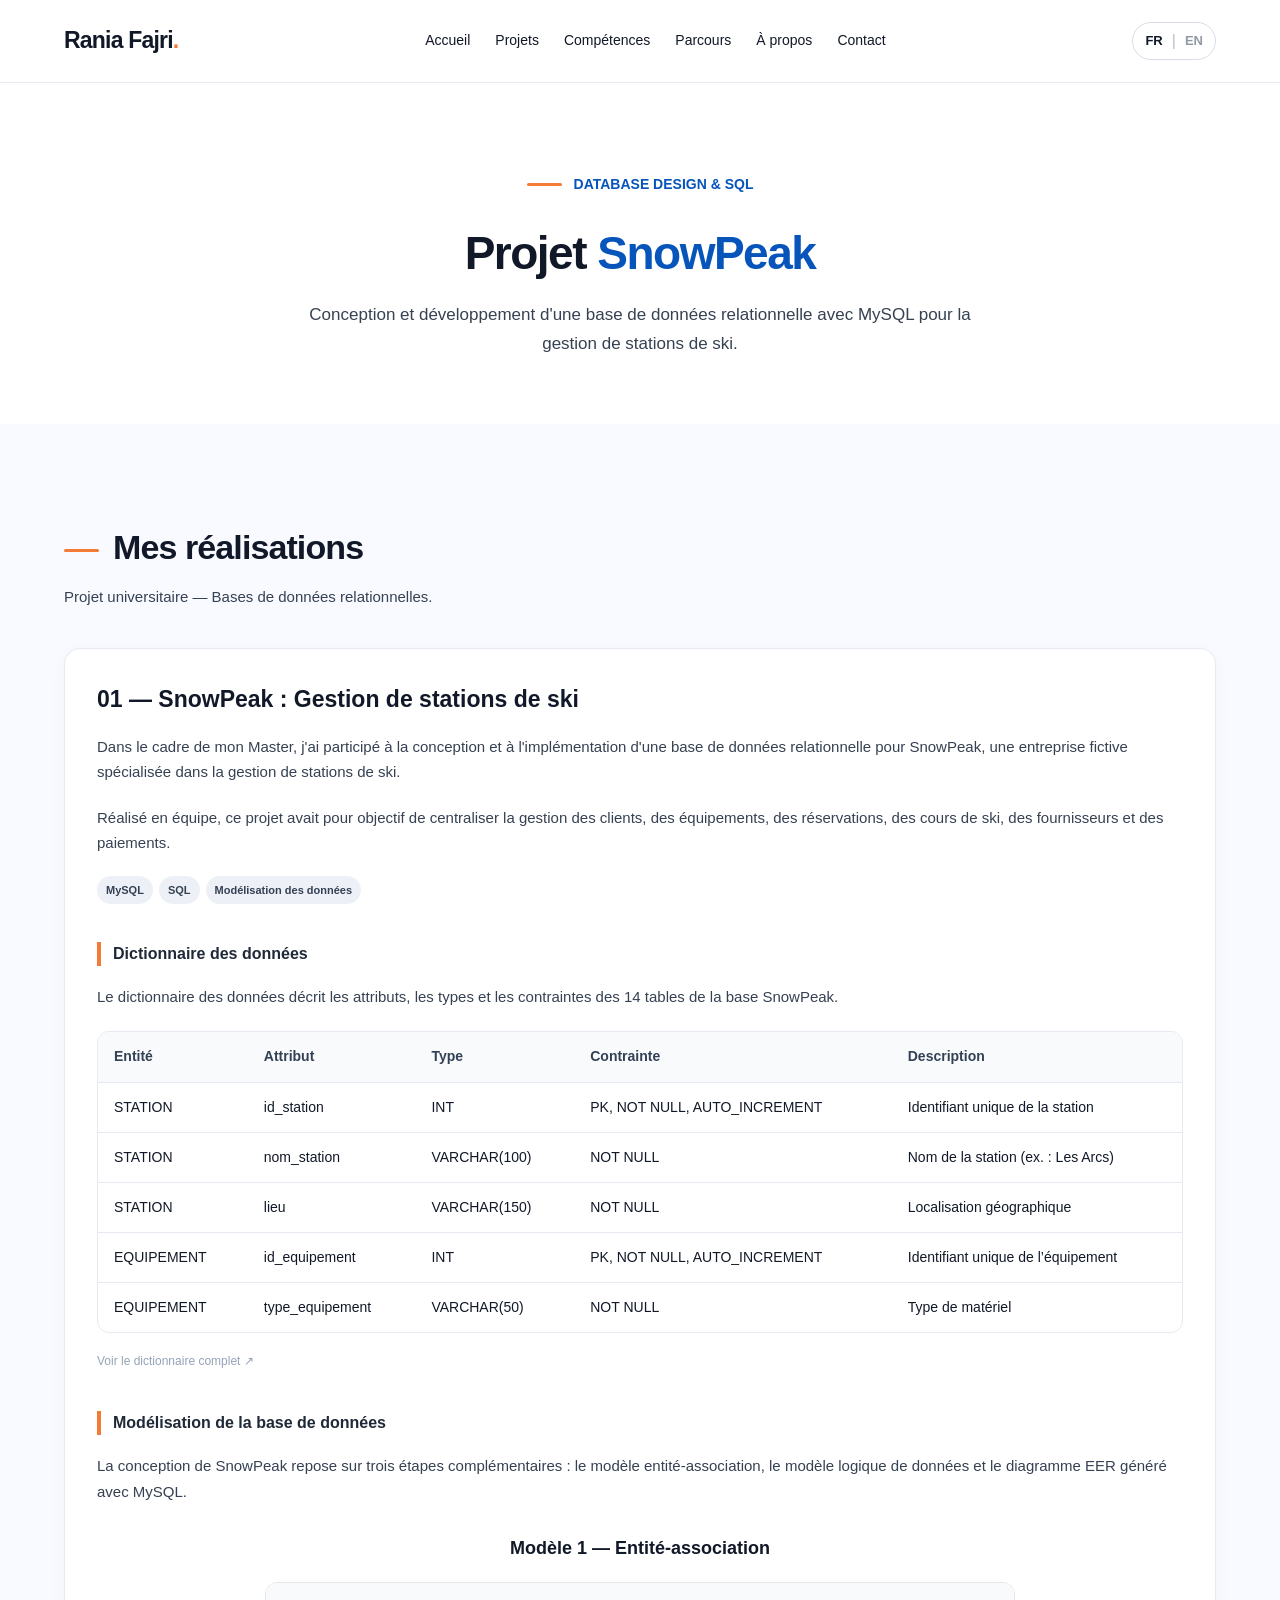
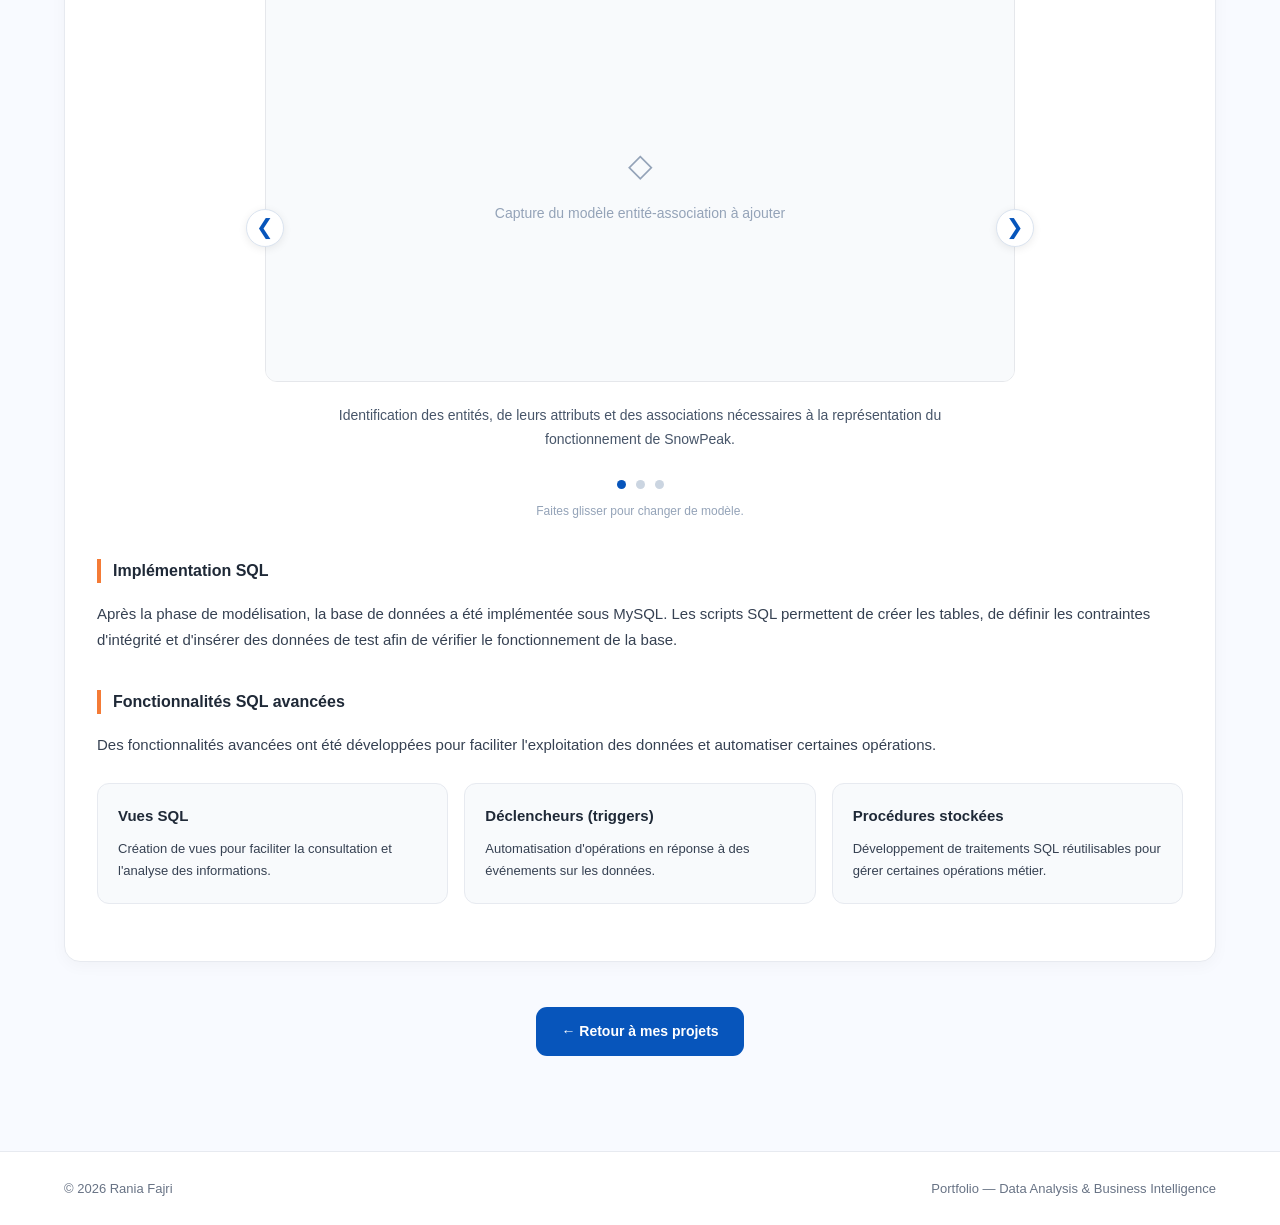
==== database/index.html @ e13fa5db "Update index.html" ====
<!DOCTYPE html>
<html lang="fr">

<head>
  <meta charset="UTF-8">
  <meta name="viewport" content="width=device-width, initial-scale=1.0">

  <title>Projet SnowPeak | Rania Fajri</title>

  <link rel="stylesheet" href="../style.css">
  <script src="../script.js" defer></script>

  <style>
    /* INTRODUCTION */

    .bi-intro {
      padding: 90px 0 65px;
      text-align: center;
    }

    .bi-intro h1 {
      font-size: clamp(32px, 4vw, 46px);
      letter-spacing: -1.5px;
      line-height: 1.2;
      margin-bottom: 20px;
    }

    .bi-intro h1 span {
      color: var(--blue, #0755bb);
    }

    .bi-intro p {
      max-width: 700px;
      margin: 0 auto;
      color: var(--text, #475569);
      font-size: 17px;
      line-height: 1.7;
    }

    /* ENCADRÉ PRINCIPAL */

    .bi-project {
      background: white;
      border: 1px solid var(--border, #e5e7eb);
      border-radius: 16px;
      padding: 32px;
      margin-bottom: 28px;
      box-shadow: 0 4px 16px rgba(17, 24, 39, 0.035);
    }

    .bi-project h3 {
      font-size: 23px;
      margin-bottom: 15px;
    }

    .bi-project p {
      color: var(--text, #475569);
      font-size: 15px;
      line-height: 1.7;
      margin-bottom: 20px;
    }

    /* SOUS-TITRES AVEC TRAIT ORANGE */

    .bi-subtitle {
      font-size: 16px;
      font-weight: 600;
      color: #1f2937;
      border-left: 4px solid #f47b36;
      padding-left: 12px;
      margin-top: 38px;
      margin-bottom: 18px;
      line-height: 1.5;
    }

    /* DICTIONNAIRE DES DONNÉES */

    .dictionary-preview {
      overflow-x: auto;
      border: 1px solid #e7eaf0;
      border-radius: 12px;
      margin: 22px 0 14px;
    }

    .dictionary-preview table {
      width: 100%;
      border-collapse: collapse;
      font-size: 14px;
      text-align: left;
    }

    .dictionary-preview th,
    .dictionary-preview td {
      padding: 13px 16px;
      border-bottom: 1px solid #e7eaf0;
    }

    .dictionary-preview th {
      background: #f8fafc;
      color: #334155;
    }

    .dictionary-preview tr:last-child td {
      border-bottom: none;
    }

    .dictionary-link {
      display: inline-block;
      color: #94a3b8;
      font-size: 12px;
      text-decoration: none;
      margin-top: 5px;
    }

    a.dictionary-link:hover {
      color: #0755bb;
      text-decoration: underline;
    }

    /* CARROUSEL DES MODÈLES */

    .schema-carousel {
      position: relative;
      width: 75%;
      max-width: 750px;
      margin: 30px auto;
      text-align: center;
      min-width: 0;
    }

    .schema-viewport {
      width: 100%;
      overflow: hidden;
      touch-action: pan-y;
      cursor: grab;
    }

    .schema-viewport:active {
      cursor: grabbing;
    }

    .schema-track {
      display: flex;
      width: 100%;
      transition: transform 0.4s ease;
    }

    .schema-slide {
      flex: 0 0 100%;
      width: 100%;
      min-width: 0;
      box-sizing: border-box;
    }

    .schema-slide h4 {
      font-size: 18px;
      margin: 0 0 18px;
    }

    .schema-image-area {
      width: 100%;
      height: 400px;
      display: flex;
      align-items: center;
      justify-content: center;
      overflow: hidden;
      background: #fff;
      border: 1px solid #e5e7eb;
      border-radius: 12px;
      box-sizing: border-box;
    }

    .schema-placeholder {
      display: flex;
      flex-direction: column;
      align-items: center;
      justify-content: center;
      gap: 10px;
      width: 100%;
      height: 100%;
      padding: 20px;
      background: #f8fafc;
      color: #94a3b8;
      font-size: 14px;
      text-align: center;
      box-sizing: border-box;
    }

    .schema-placeholder span {
      font-size: 32px;
    }

    .schema-description {
      max-width: 700px;
      margin: 22px auto 10px !important;
      text-align: center;
      font-size: 14px !important;
      line-height: 1.7;
      color: #475569 !important;
    }

    .schema-arrow {
      position: absolute;
      top: 50%;
      transform: translateY(-50%);
      z-index: 2;
      display: flex;
      align-items: center;
      justify-content: center;
      width: 38px;
      height: 38px;
      padding: 0;
      border: 1px solid #dbe4f0;
      border-radius: 50%;
      background: white;
      color: #0755bb;
      font-size: 21px;
      cursor: pointer;
      box-shadow: 0 2px 8px rgba(0, 0, 0, 0.08);
    }

    .schema-prev {
      left: -19px;
    }

    .schema-next {
      right: -19px;
    }

    .schema-arrow:hover {
      background: #0755bb;
      color: white;
    }

    .schema-dots {
      display: flex;
      justify-content: center;
      gap: 10px;
      margin-top: 18px;
    }

    .schema-dots button {
      width: 9px;
      height: 9px;
      padding: 0;
      border: none;
      border-radius: 50%;
      background: #cbd5e1;
      cursor: pointer;
    }

    .schema-dots button.active {
      background: #0755bb;
    }

    .schema-hint {
      margin-top: 12px;
      text-align: center;
      font-size: 12px !important;
      color: #94a3b8 !important;
    }

    /* FONCTIONNALITÉS SQL */

    .sql-features {
      display: grid;
      grid-template-columns: repeat(3, 1fr);
      gap: 16px;
      margin: 25px 0;
    }

    .sql-feature {
      background: #f8fafc;
      border: 1px solid #e7eaf0;
      border-radius: 12px;
      padding: 20px;
    }

    .sql-feature h5 {
      font-size: 15px;
      color: #1f2937;
      margin: 0 0 10px;
    }

    .sql-feature p {
      font-size: 13px;
      margin-bottom: 0;
    }

    .bi-bottom {
      text-align: center;
      margin-top: 45px;
    }

    @media (max-width: 600px) {
      .bi-intro {
        padding: 65px 0 45px;
      }

      .bi-project {
        padding: 20px;
      }

      .bi-project h3 {
        font-size: 20px;
      }

      .schema-carousel {
        width: 100%;
      }

      .schema-image-area {
        height: 300px;
      }

      .schema-prev {
        left: 4px;
      }

      .schema-next {
        right: 4px;
      }

      .sql-features {
        grid-template-columns: 1fr;
      }
    }

    /* DICTIONNAIRE : ouverture grand format et zoom */
    .dictionary-link {
      display: inline-block;
      border: 0;
      background: transparent;
      padding: 0;
      color: #94a3b8;
      font: inherit;
      font-size: 12px;
      cursor: pointer;
      margin-top: 5px;
      text-align: left;
    }
    .dictionary-link:hover { color: #0755bb; text-decoration: underline; }
    .dictionary-dialog {
      position: fixed;
      inset: 0;
      width: min(96vw, 1500px);
      height: min(94vh, 1000px);
      max-width: none;
      max-height: none;
      margin: auto;
      padding: 0;
      border: 1px solid #dbe4f0;
      border-radius: 16px;
      background: white;
      color: #1f2937;
      box-shadow: 0 20px 80px rgba(15,23,42,.25);
      overflow: hidden;
    }
    .dictionary-dialog::backdrop { background: rgba(15,23,42,.72); }
    .dictionary-dialog[open] { display: flex; flex-direction: column; }
    .dictionary-dialog-header {
      display: flex;
      justify-content: space-between;
      align-items: center;
      flex-wrap: wrap;
      gap: 12px;
      padding: 18px 24px;
      border-bottom: 1px solid #e7eaf0;
      background: #fff;
    }
    .dictionary-dialog-header h2 { font-size: 20px; margin: 0 0 5px; }
    .dictionary-dialog-header p { font-size: 12px; margin: 0; color: #64748b; }
    .dictionary-controls { display: flex; gap: 9px; align-items: center; }
    .dictionary-controls button {
      background: #f8fafc;
      border: 1px solid #dbe4f0;
      border-radius: 8px;
      min-width: 36px;
      height: 36px;
      cursor: pointer;
      color: #1f2937;
      font-size: 17px;
    }
    .dictionary-controls button:hover { background: #eaf2ff; }
    .dictionary-controls span { min-width: 48px; text-align: center; font-size: 12px; }
    .dictionary-controls .dictionary-close { margin-left: 6px; }
    .dictionary-scroll { overflow: auto; flex: 1; min-height: 0; }
    .dictionary-zoom-area { width: max-content; min-width: 100%; zoom: 1; }
    .dictionary-full-table {
      border-collapse: collapse;
      width: 100%;
      min-width: 1050px;
      font-size: 13px;
      line-height: 1.45;
    }
    .dictionary-full-table th,
    .dictionary-full-table td {
      padding: 11px 13px;
      border: 1px solid #dce5ef;
      text-align: left;
      vertical-align: top;
      overflow-wrap: anywhere;
    }
    .dictionary-full-table th {
      position: sticky;
      top: 0;
      z-index: 1;
      background: #dceaf7;
      color: #17375e;
      white-space: nowrap;
    }
    .dictionary-full-table td:first-child { font-weight: 700; color: #17375e; }
    .dictionary-full-table tbody tr:nth-child(even) { background: #f8fafc; }
    .dictionary-full-table td:nth-child(2) { font-family: ui-monospace, SFMono-Regular, Consolas, monospace; }
    @media (max-width: 600px) {
      .dictionary-dialog { width: 100vw; height: 100dvh; border-radius: 0; }
      .dictionary-dialog-header { padding: 12px; }
      .dictionary-dialog-header h2 { font-size: 16px; }
      .dictionary-full-table { min-width: 900px; }
    }
  </style>
</head>

<body>

  <!-- NAVIGATION -->

  <header class="header">
    <nav class="nav container">

      <a href="../#accueil" class="logo">
        Rania Fajri<span>.</span>
      </a>

      <div class="nav-links">
        <a href="../#accueil" data-i18n="navHome">Accueil</a>
        <a href="../#projets" data-i18n="navProjects">Projets</a>
        <a href="../#competences" data-i18n="navSkills">Compétences</a>
        <a href="../#parcours" data-i18n="navExperience">Parcours</a>
        <a href="../#apropos" data-i18n="navAbout">À propos</a>
        <a href="../#contact" data-i18n="navContact">Contact</a>
      </div>

      <div class="language-switch">
        <button type="button" id="lang-fr" class="active">FR</button>
        <span>|</span>
        <button type="button" id="lang-en">EN</button>
      </div>

    </nav>
  </header>


  <!-- INTRODUCTION -->

  <section class="bi-intro">
    <div class="container">

      <div class="hero-label">
        <span class="orange-line"></span>
        DATABASE DESIGN &amp; SQL
      </div>

      <h1 data-i18n="dbPageTitle">
        Projet <span>SnowPeak</span>
      </h1>

      <p data-i18n="dbPageIntro">
        Conception et développement d'une base de données
        relationnelle avec MySQL pour la gestion de stations de ski.
      </p>

    </div>
  </section>


  <!-- RÉALISATION -->

  <section class="section section-soft">
    <div class="container">

      <div class="section-heading">
        <h2 data-i18n="dbPageSection">Mes réalisations</h2>
        <p data-i18n="dbPageSectionIntro">
          Projet universitaire — Bases de données relationnelles.
        </p>
      </div>

      <article class="bi-project">

        <h3 data-i18n="dbProjectTitle">
          01 — SnowPeak : Gestion de stations de ski
        </h3>

        <p data-i18n="dbProjectIntro1">
          Dans le cadre de mon Master, j'ai participé à la
          conception et à l'implémentation d'une base de données
          relationnelle pour SnowPeak, une entreprise fictive
          spécialisée dans la gestion de stations de ski.
        </p>

        <p data-i18n="dbProjectIntro2">
          Réalisé en équipe, ce projet avait pour objectif de
          centraliser la gestion des clients, des équipements,
          des réservations, des cours de ski, des fournisseurs
          et des paiements.
        </p>

        <div class="tags">
          <span>MySQL</span>
          <span>SQL</span>
          <span>Modélisation des données</span>
        </div>


        <!-- 1. DICTIONNAIRE DES DONNÉES -->
        <h4 class="bi-subtitle" data-i18n="dbDictionaryTitle">Dictionnaire des données</h4>
        <p data-i18n="dbDictionaryIntro">
          Le dictionnaire des données décrit les attributs, les types et les contraintes
          des 14 tables de la base SnowPeak.
        </p>

        <div class="dictionary-preview">
          <table>
            <thead><tr><th>Entité</th><th>Attribut</th><th>Type</th><th>Contrainte</th><th>Description</th></tr></thead>
            <tbody>
              <tr><td>STATION</td><td>id_station</td><td>INT</td><td>PK, NOT NULL, AUTO_INCREMENT</td><td>Identifiant unique de la station</td></tr>
              <tr><td>STATION</td><td>nom_station</td><td>VARCHAR(100)</td><td>NOT NULL</td><td>Nom de la station (ex. : Les Arcs)</td></tr>
              <tr><td>STATION</td><td>lieu</td><td>VARCHAR(150)</td><td>NOT NULL</td><td>Localisation géographique</td></tr>
              <tr><td>EQUIPEMENT</td><td>id_equipement</td><td>INT</td><td>PK, NOT NULL, AUTO_INCREMENT</td><td>Identifiant unique de l’équipement</td></tr>
              <tr><td>EQUIPEMENT</td><td>type_equipement</td><td>VARCHAR(50)</td><td>NOT NULL</td><td>Type de matériel</td></tr>
            </tbody>
          </table>
        </div>
        <button type="button" class="dictionary-link" id="open-dictionary">
          Voir le dictionnaire complet ↗
        </button>

        <!-- Fenêtre grand format : dictionnaire intégral -->
        <dialog id="dictionary-dialog" class="dictionary-dialog" aria-labelledby="dictionary-title">
          <div class="dictionary-dialog-header">
            <div>
              <h2 id="dictionary-title">Dictionnaire des données — SnowPeak</h2>
              <p>14 tables · 77 attributs · Rapport SnowPeak, pages 2 à 6</p>
            </div>
            <div class="dictionary-controls">
              <button type="button" id="dictionary-minus" aria-label="Réduire le zoom">−</button>
              <span id="dictionary-zoom-label">100 %</span>
              <button type="button" id="dictionary-plus" aria-label="Augmenter le zoom">+</button>
              <button type="button" id="dictionary-close" class="dictionary-close" aria-label="Fermer le dictionnaire">✕</button>
            </div>
          </div>
          <div class="dictionary-scroll">
            <div class="dictionary-zoom-area" id="dictionary-zoom-area">
              <table class="dictionary-full-table">
                <thead><tr><th>Entité</th><th>Attribut</th><th>Type</th><th>Contrainte</th><th>Description</th></tr></thead>
                <tbody>
              <tr><td>STATION</td><td>id_station</td><td>INT</td><td>PK, NOT NULL, AUTO_INCREMENT</td><td>Identifiant unique de la station</td></tr>
              <tr><td></td><td>nom_station</td><td>VARCHAR(100)</td><td>NOT NULL</td><td>Nom de la station (ex. : Les Arcs)</td></tr>
              <tr><td></td><td>lieu</td><td>VARCHAR(150)</td><td>NOT NULL</td><td>Localisation géographique</td></tr>
              <tr><td>EQUIPEMENT</td><td>id_equipement</td><td>INT</td><td>PK, NOT NULL, AUTO_INCREMENT</td><td>Identifiant unique de l’équipement</td></tr>
              <tr><td></td><td>type_equipement</td><td>VARCHAR(50)</td><td>NOT NULL</td><td>Type de matériel</td></tr>
              <tr><td></td><td>taille</td><td>VARCHAR(20)</td><td>NOT NULL</td><td>Taille de l’équipement (ex. : 160 cm, Enfant, Unique)</td></tr>
              <tr><td></td><td>etat</td><td>ENUM(&#x27;Neuf&#x27;, &#x27;Bon état&#x27;, &#x27;Usagé&#x27;, &#x27;En réparation&#x27;)</td><td>NOT NULL, DEFAULT &#x27;Neuf&#x27;</td><td>État de l’équipement</td></tr>
              <tr><td></td><td>niveau_requis</td><td>ENUM(&#x27;Débutant&#x27;, &#x27;Intermédiaire&#x27;, &#x27;Expert&#x27;)</td><td>NOT NULL</td><td>Niveau requis</td></tr>
              <tr><td></td><td>disponibilite</td><td>BOOLEAN</td><td>NOT NULL</td><td>1 : disponible ; 0 : loué</td></tr>
              <tr><td></td><td>prix_jour_base</td><td>DECIMAL(10,2)</td><td>NOT NULL</td><td>Tarif journalier de base</td></tr>
              <tr><td></td><td>id_station</td><td>INT</td><td>FK, NOT NULL</td><td>Station où se trouve le stock</td></tr>
              <tr><td>CLIENT</td><td>id_client</td><td>INT</td><td>PK, NOT NULL, AUTO_INCREMENT</td><td>Identifiant unique du client</td></tr>
              <tr><td></td><td>nom_client</td><td>VARCHAR(32)</td><td>NOT NULL</td><td>Nom de famille du client</td></tr>
              <tr><td></td><td>prenom_client</td><td>VARCHAR(32)</td><td>NOT NULL</td><td>Prénom du client</td></tr>
              <tr><td></td><td>date_naissance_client</td><td>DATE</td><td>NOT NULL</td><td>Date de naissance du client (calcul du tarif selon l’âge)</td></tr>
              <tr><td></td><td>telephone_client</td><td>VARCHAR(20)</td><td>NOT NULL</td><td>Numéro de téléphone du client</td></tr>
              <tr><td></td><td>email_client</td><td>VARCHAR(50)</td><td>NOT NULL, UNIQUE</td><td>Adresse e-mail du client</td></tr>
              <tr><td>COURS</td><td>id_cours</td><td>INT</td><td>PK, NOT NULL, AUTO_INCREMENT</td><td>Identifiant unique du cours</td></tr>
              <tr><td></td><td>libelle</td><td>VARCHAR(150)</td><td>NOT NULL</td><td>Nom du cours (ex. : Initiation ski alpin)</td></tr>
              <tr><td></td><td>niveau_cours</td><td>ENUM(&#x27;Débutant&#x27;, &#x27;Intermédiaire&#x27;, &#x27;Expert&#x27;)</td><td>NOT NULL</td><td>Niveau du cours</td></tr>
              <tr><td></td><td>tarif_cours</td><td>DECIMAL(10,2)</td><td>NOT NULL, CHECK &gt; 0</td><td>Prix du cours en euros</td></tr>
              <tr><td></td><td>duree</td><td>INT</td><td>NOT NULL</td><td>Durée du cours en heures</td></tr>
              <tr><td></td><td>capacite_max</td><td>INT</td><td>NOT NULL</td><td>Nombre maximum de participants</td></tr>
              <tr><td></td><td>id_station</td><td>INT</td><td>FK, NOT NULL</td><td>Station qui propose le cours</td></tr>
              <tr><td></td><td>id_employe</td><td>INT</td><td>FK, NOT NULL</td><td>Employé qui encadre le cours</td></tr>
              <tr><td>EMPLOYE</td><td>id_employe</td><td>INT</td><td>PK, NOT NULL, AUTO_INCREMENT</td><td>Identifiant unique de l’employé</td></tr>
              <tr><td></td><td>nom_employe</td><td>VARCHAR(32)</td><td>NOT NULL</td><td>Nom de famille de l’employé</td></tr>
              <tr><td></td><td>prenom_employe</td><td>VARCHAR(32)</td><td>NOT NULL</td><td>Prénom de l’employé</td></tr>
              <tr><td></td><td>role_employe</td><td>ENUM(&#x27;Moniteur&#x27;, &#x27;Technicien&#x27;, &#x27;Administratif&#x27;)</td><td>NOT NULL</td><td>Rôle de l’employé</td></tr>
              <tr><td></td><td>email_employe</td><td>VARCHAR(50)</td><td>NOT NULL</td><td>Adresse e-mail de l’employé</td></tr>
              <tr><td></td><td>telephone_employe</td><td>VARCHAR(20)</td><td>NOT NULL</td><td>Numéro de téléphone de l’employé</td></tr>
              <tr><td></td><td>id_station</td><td>INT</td><td>FK, NOT NULL</td><td>Station où travaille l’employé</td></tr>
              <tr><td>HORAIRE</td><td>id_horaire</td><td>INT</td><td>PK, NOT NULL, AUTO_INCREMENT</td><td>Identifiant unique de l’horaire</td></tr>
              <tr><td></td><td>jour</td><td>ENUM(&#x27;Lundi&#x27;, &#x27;Mardi&#x27;, &#x27;Mercredi&#x27;, &#x27;Jeudi&#x27;, &#x27;Vendredi&#x27;, &#x27;Samedi&#x27;, &#x27;Dimanche&#x27;)</td><td>NOT NULL</td><td>Jour de travail de l’employé</td></tr>
              <tr><td></td><td>heure_debut</td><td>TIME</td><td>NOT NULL</td><td>Heure de début de travail</td></tr>
              <tr><td></td><td>heure_fin</td><td>TIME</td><td>NOT NULL</td><td>Heure de fin de travail</td></tr>
              <tr><td></td><td>id_employe</td><td>INT</td><td>FK, NOT NULL</td><td>Employé concerné par l’horaire de travail</td></tr>
              <tr><td>FOURNISSEUR</td><td>id_fournisseur</td><td>INT</td><td>PK, NOT NULL, AUTO_INCREMENT</td><td>Identifiant unique du fournisseur</td></tr>
              <tr><td></td><td>nom_fournisseur</td><td>VARCHAR(32)</td><td>NOT NULL</td><td>Nom du fournisseur</td></tr>
              <tr><td></td><td>type_service</td><td>ENUM(&#x27;Maintenance équipements&#x27;, &#x27;Assurance/Assistance&#x27;)</td><td>NOT NULL</td><td>Type de service proposé par le fournisseur</td></tr>
              <tr><td></td><td>email_fournisseur</td><td>VARCHAR(50)</td><td>NOT NULL</td><td>Adresse e-mail du fournisseur</td></tr>
              <tr><td></td><td>telephone_fournisseur</td><td>VARCHAR(20)</td><td>NOT NULL</td><td>Numéro de téléphone du fournisseur</td></tr>
              <tr><td>RESERVATION</td><td>id_reservation</td><td>INT</td><td>PK, NOT NULL, AUTO_INCREMENT</td><td>Identifiant unique de la réservation</td></tr>
              <tr><td></td><td>date_debut</td><td>DATE</td><td>NOT NULL</td><td>Date de début de la réservation</td></tr>
              <tr><td></td><td>date_fin</td><td>DATE</td><td>NOT NULL, CHECK &gt; date_debut</td><td>Date de fin de la réservation</td></tr>
              <tr><td></td><td>statut</td><td>ENUM(&#x27;En cours&#x27;, &#x27;Terminée&#x27;, &#x27;Annulée&#x27;)</td><td>NOT NULL, DEFAULT &#x27;En cours&#x27;</td><td>Statut de la réservation</td></tr>
              <tr><td></td><td>id_client</td><td>INT</td><td>FK, NOT NULL</td><td>Client ayant effectué la réservation</td></tr>
              <tr><td></td><td>id_station</td><td>INT</td><td>FK, NOT NULL</td><td>Station de la réservation</td></tr>
              <tr><td>FACTURE_CLIENT</td><td>id_facture_client</td><td>INT</td><td>PK, NOT NULL, AUTO_INCREMENT</td><td>Identifiant unique de la facture client</td></tr>
              <tr><td></td><td>montant_total</td><td>DECIMAL(10,2)</td><td>NOT NULL, CHECK &gt; 0</td><td>Montant total TTC en euros</td></tr>
              <tr><td></td><td>date_emission</td><td>DATETIME</td><td>NOT NULL</td><td>Date et heure d’émission de la facture</td></tr>
              <tr><td></td><td>statut</td><td>BOOLEAN</td><td>NOT NULL, DEFAULT 0</td><td>Statut de paiement (1 : payée ; 0 : non)</td></tr>
              <tr><td></td><td>mode_paiement</td><td>ENUM(&#x27;Carte bancaire&#x27;, &#x27;Espèces&#x27;, &#x27;Virement&#x27;, &#x27;Chèque&#x27;)</td><td>NOT NULL</td><td>Mode de paiement</td></tr>
              <tr><td></td><td>id_reservation</td><td>INT</td><td>FK</td><td>Réservation associée à la facture</td></tr>
              <tr><td>FACTURE_FOURNISSEUR</td><td>id_facture_fournisseur</td><td>INT</td><td>PK, NOT NULL, AUTO_INCREMENT</td><td>Identifiant unique de la facture fournisseur</td></tr>
              <tr><td></td><td>montant_total</td><td>DECIMAL(10,2)</td><td>NOT NULL, CHECK &gt; 0</td><td>Montant total TTC en euros</td></tr>
              <tr><td></td><td>date_emission</td><td>DATETIME</td><td>NOT NULL</td><td>Date et heure d’émission de la facture</td></tr>
              <tr><td></td><td>statut</td><td>BOOLEAN</td><td>NOT NULL, DEFAULT 0</td><td>Statut de paiement (1 : payée ; 0 : non)</td></tr>
              <tr><td></td><td>mode_paiement</td><td>ENUM(&#x27;Virement&#x27;, &#x27;Chèque&#x27;)</td><td>NOT NULL</td><td>Mode de paiement</td></tr>
              <tr><td></td><td>id_fournisseur</td><td>INT</td><td>FK</td><td>Fournisseur ayant émis la facture</td></tr>
              <tr><td></td><td>id_station</td><td>INT</td><td>FK</td><td>Station concernée par la facture</td></tr>
              <tr><td>SERVICE</td><td>id_service</td><td>INT</td><td>PK, NOT NULL, AUTO_INCREMENT</td><td>Identifiant unique du service</td></tr>
              <tr><td></td><td>type_service</td><td>ENUM(&#x27;Assurance Neige&#x27;, &#x27;Assistance Piste&#x27;)</td><td>NOT NULL</td><td>Type de service proposé par la station</td></tr>
              <tr><td></td><td>prix_service</td><td>DECIMAL(10,2)</td><td>NOT NULL, CHECK &gt; 0</td><td>Prix du service en euros</td></tr>
              <tr><td>SOUSCRIPTION_SERVICE</td><td>id_reservation</td><td>INT</td><td>FK, NOT NULL (PK composée)</td><td>Clé étrangère vers RESERVATION (PK composée)</td></tr>
              <tr><td></td><td>id_service</td><td>INT</td><td>FK, NOT NULL (PK composée)</td><td>Clé étrangère vers SERVICE (PK composée)</td></tr>
              <tr><td></td><td>date_souscription</td><td>DATE</td><td>NOT NULL</td><td>Date de souscription au service</td></tr>
              <tr><td></td><td>montant</td><td>DECIMAL(10,2)</td><td>NOT NULL</td><td>Montant total payé pour le service en euros</td></tr>
              <tr><td>INSCRIPTION_COURS</td><td>id_reservation</td><td>INT</td><td>FK, NOT NULL (PK composée)</td><td>Clé étrangère vers RESERVATION (PK composée)</td></tr>
              <tr><td></td><td>id_cours</td><td>INT</td><td>FK, NOT NULL (PK composée)</td><td>Clé étrangère vers COURS (PK composée)</td></tr>
              <tr><td></td><td>nb_participants</td><td>INT</td><td>NOT NULL, CHECK &gt; 0</td><td>Nombre de participants au cours</td></tr>
              <tr><td></td><td>statut_inscription</td><td>ENUM(&#x27;Confirmé&#x27;, &#x27;En attente&#x27;, &#x27;Annulé&#x27;)</td><td>NOT NULL</td><td>Statut de l’inscription</td></tr>
              <tr><td>LOCATION_EQUIPEMENT</td><td>id_reservation</td><td>INT</td><td>FK, NOT NULL (PK composée)</td><td>Clé étrangère vers RESERVATION (PK composée)</td></tr>
              <tr><td></td><td>id_equipement</td><td>INT</td><td>FK, NOT NULL (PK composée)</td><td>Clé étrangère vers EQUIPEMENT (PK composée)</td></tr>
              <tr><td></td><td>date_debut_location</td><td>DATE</td><td>NOT NULL</td><td>Date de début de la location</td></tr>
              <tr><td></td><td>date_fin_location</td><td>DATE</td><td>NOT NULL</td><td>Date de fin de la location</td></tr>
              <tr><td></td><td>prix_applique</td><td>DECIMAL(10,2)</td><td>NOT NULL</td><td>Prix facturé au moment de la location</td></tr>
                </tbody>
              </table>
            </div>
          </div>
        </dialog>

        <!-- 2. MODÉLISATION -->

        <h4 class="bi-subtitle" data-i18n="dbModelTitle">
          Modélisation de la base de données
        </h4>

        <p data-i18n="dbModelIntro">
          La conception de SnowPeak repose sur trois étapes
          complémentaires : le modèle entité-association,
          le modèle logique de données et le diagramme EER
          généré avec MySQL.
        </p>

        <div class="schema-carousel">

          <button
            class="schema-arrow schema-prev"
            type="button"
            aria-label="Modèle précédent">
            &#10094;
          </button>

          <div class="schema-viewport">
            <div class="schema-track">

              <!-- MODÈLE 1 : MEA -->

              <div class="schema-slide">

                <h4 data-i18n="dbModel1Title">
                  Modèle 1 — Entité-association
                </h4>

                <div class="schema-image-area">
                  <div class="schema-placeholder">
                    <span>◇</span>
                    Capture du modèle entité-association
                    à ajouter
                  </div>
                </div>

                <p class="schema-description"
                   data-i18n="dbModel1Description">
                  Identification des entités, de leurs attributs
                  et des associations nécessaires à la
                  représentation du fonctionnement de SnowPeak.
                </p>

              </div>


              <!-- MODÈLE 2 : MLD -->

              <div class="schema-slide">

                <h4 data-i18n="dbModel2Title">
                  Modèle 2 — Modèle logique de données
                </h4>

                <div class="schema-image-area">
                  <div class="schema-placeholder">
                    <span>▤</span>
                    Capture du modèle logique
                    à ajouter
                  </div>
                </div>

                <p class="schema-description"
                   data-i18n="dbModel2Description">
                  Transformation du modèle entité-association
                  en schéma relationnel, avec définition
                  des tables et des clés primaires
                  et étrangères.
                </p>

              </div>


              <!-- MODÈLE 3 : EER -->

              <div class="schema-slide">

                <h4 data-i18n="dbModel3Title">
                  Modèle 3 — Diagramme EER MySQL
                </h4>

                <div class="schema-image-area">
                  <div class="schema-placeholder">
                    <span>▦</span>
                    Capture du diagramme EER
                    à ajouter
                  </div>
                </div>

                <p class="schema-description"
                   data-i18n="dbModel3Description">
                  Visualisation de la structure relationnelle
                  implémentée dans MySQL et des liens
                  entre les différentes tables.
                </p>

              </div>

            </div>
          </div>

          <button
            class="schema-arrow schema-next"
            type="button"
            aria-label="Modèle suivant">
            &#10095;
          </button>

          <div class="schema-dots">
            <button class="active" type="button"
                    aria-label="Afficher le modèle 1"></button>
            <button type="button"
                    aria-label="Afficher le modèle 2"></button>
            <button type="button"
                    aria-label="Afficher le modèle 3"></button>
          </div>

          <p class="schema-hint" data-i18n="dbCarouselHint">
            Faites glisser pour changer de modèle.
          </p>

        </div>


        <!-- 3. IMPLÉMENTATION SQL -->

        <h4 class="bi-subtitle" data-i18n="dbSqlTitle">
          Implémentation SQL
        </h4>

        <p data-i18n="dbSqlIntro">
          Après la phase de modélisation, la base de données
          a été implémentée sous MySQL. Les scripts SQL
          permettent de créer les tables, de définir les
          contraintes d'intégrité et d'insérer des données
          de test afin de vérifier le fonctionnement
          de la base.
        </p>


        <!-- 4. FONCTIONNALITÉS AVANCÉES -->

        <h4 class="bi-subtitle" data-i18n="dbAdvancedTitle">
          Fonctionnalités SQL avancées
        </h4>

        <p data-i18n="dbAdvancedIntro">
          Des fonctionnalités avancées ont été développées
          pour faciliter l'exploitation des données
          et automatiser certaines opérations.
        </p>

        <div class="sql-features">

          <div class="sql-feature">
            <h5 data-i18n="dbViewsTitle">Vues SQL</h5>
            <p data-i18n="dbViewsText">
              Création de vues pour faciliter
              la consultation et l'analyse
              des informations.
            </p>
          </div>

          <div class="sql-feature">
            <h5 data-i18n="dbTriggersTitle">
              Déclencheurs (triggers)
            </h5>
            <p data-i18n="dbTriggersText">
              Automatisation d'opérations
              en réponse à des événements
              sur les données.
            </p>
          </div>

          <div class="sql-feature">
            <h5 data-i18n="dbProceduresTitle">
              Procédures stockées
            </h5>
            <p data-i18n="dbProceduresText">
              Développement de traitements
              SQL réutilisables pour gérer
              certaines opérations métier.
            </p>
          </div>

        </div>

      </article>


      <!-- RETOUR AUX PROJETS -->

      <div class="bi-bottom">
        <a href="../#projets"
           class="btn btn-primary"
           data-i18n="biBack">
          ← Retour à mes projets
        </a>
      </div>

    </div>
  </section>


  <!-- PIED DE PAGE -->

  <footer class="footer">
    <div class="container footer-content">

      <p>© 2026 Rania Fajri</p>

      <p data-i18n="footerText">
        Portfolio — Data Analysis &amp; Business Intelligence
      </p>

    </div>
  </footer>


  <!-- JAVASCRIPT DU CARROUSEL -->

  <script>
    const carousel = document.querySelector(".schema-carousel");

    if (carousel) {
      const viewport = carousel.querySelector(".schema-viewport");
      const track = carousel.querySelector(".schema-track");
      const slides = carousel.querySelectorAll(".schema-slide");
      const dots = carousel.querySelectorAll(".schema-dots button");

      let currentSlide = 0;
      let startX = 0;

      function showSlide(index) {
        currentSlide = (index + slides.length) % slides.length;

        track.style.transform =
          "translateX(-" + (currentSlide * 100) + "%)";

        dots.forEach((dot, i) => {
          dot.classList.toggle("active", i === currentSlide);
        });
      }

      carousel.querySelector(".schema-prev")
        .addEventListener("click", () => {
          showSlide(currentSlide - 1);
        });

      carousel.querySelector(".schema-next")
        .addEventListener("click", () => {
          showSlide(currentSlide + 1);
        });

      dots.forEach((dot, i) => {
        dot.addEventListener("click", () => {
          showSlide(i);
        });
      });

      viewport.addEventListener("pointerdown", (event) => {
        startX = event.clientX;
      });

      viewport.addEventListener("pointerup", (event) => {
        const distance = event.clientX - startX;

        if (Math.abs(distance) > 50) {
          showSlide(currentSlide + (distance < 0 ? 1 : -1));
        }
      });

      showSlide(0);
    }
  </script>


  <script>
    // Dictionnaire intégral : ouverture, fermeture et zoom.
    (() => {
      const dialog = document.getElementById('dictionary-dialog');
      const area = document.getElementById('dictionary-zoom-area');
      const label = document.getElementById('dictionary-zoom-label');
      let zoom = 100;
      const updateZoom = () => {
        area.style.zoom = String(zoom / 100);
        label.textContent = zoom + ' %';
      };
      document.getElementById('open-dictionary').addEventListener('click', () => dialog.showModal());
      document.getElementById('dictionary-close').addEventListener('click', () => dialog.close());
      document.getElementById('dictionary-plus').addEventListener('click', () => {
        zoom = Math.min(180, zoom + 20); updateZoom();
      });
      document.getElementById('dictionary-minus').addEventListener('click', () => {
        zoom = Math.max(60, zoom - 20); updateZoom();
      });
      dialog.addEventListener('click', event => {
        if (event.target === dialog) dialog.close();
      });
    })();
  </script>

</body>
</html>
---- style.css ----
/* ==============================
   RANIA FAJRI — PORTFOLIO
   ============================== */

:root {
  --blue: #0755bb;
  --orange: #f47b36;
  --black: #111827;
  --text: #364152;
  --white: #ffffff;
  --border: #e7eaf0;
  --soft: #f8faff;
}

* {
  margin: 0;
  padding: 0;
  box-sizing: border-box;
}

html {
  scroll-behavior: smooth;
  scroll-padding-top: 100px;
}

body {
  font-family: -apple-system, BlinkMacSystemFont,
    "Segoe UI", Arial, sans-serif;
  background: var(--white);
  color: var(--black);
  line-height: 1.65;
}

a {
  color: inherit;
  text-decoration: none;
}

button {
  font: inherit;
  cursor: pointer;
}

.container {
  width: min(1160px, 90%);
  margin: 0 auto;
}

/* NAVIGATION */

.header {
  position: sticky;
  top: 0;
  z-index: 100;
  background: rgba(255, 255, 255, 0.96);
  border-bottom: 1px solid var(--border);
  backdrop-filter: blur(12px);
}

.nav {
  min-height: 82px;
  display: flex;
  align-items: center;
  justify-content: space-between;
  gap: 24px;
}

.logo {
  font-size: 23px;
  font-weight: 750;
  letter-spacing: -0.8px;
  white-space: nowrap;
}

.logo span {
  color: var(--orange);
}

.nav-links {
  display: flex;
  align-items: center;
  gap: 25px;
}

.nav-links a {
  font-size: 14px;
  font-weight: 500;
  transition: color 0.2s ease;
}

.nav-links a:hover {
  color: var(--blue);
}

.language-switch {
  display: flex;
  align-items: center;
  gap: 9px;
  padding: 5px 12px;
  border: 1px solid #d7dce6;
  border-radius: 30px;
  white-space: nowrap;
}

.language-switch button {
  border: 0;
  background: transparent;
  color: #9299a6;
  font-size: 13px;
  font-weight: 600;
}

.language-switch button.active {
  color: var(--black);
}

.language-switch span {
  color: #b7bdc7;
}

/* ACCUEIL */

.hero {
  min-height: 490px;
  padding-top: 120px;
  padding-bottom: 110px;
  text-align: center;
  display: flex;
  flex-direction: column;
  align-items: center;
  justify-content: center;
}

.hero-label {
  display: flex;
  align-items: center;
  justify-content: center;
  gap: 12px;
  margin-bottom: 30px;
  color: var(--blue);
  font-size: 14px;
  font-weight: 650;
}

.orange-line {
  width: 35px;
  height: 3px;
  background: var(--orange);
  border-radius: 10px;
}

.hero h1 {
  font-size: clamp(32px, 4.2vw, 48px);
  font-weight: 750;
  line-height: 1.2;
  letter-spacing: -1.7px;
  margin-bottom: 24px;
}

.hero h1 span {
  color: var(--blue);
}

.hero-description {
  max-width: 730px;
  color: var(--text);
  font-size: 18px;
  line-height: 1.8;
}

.hero-buttons {
  display: flex;
  justify-content: center;
  gap: 18px;
  margin-top: 40px;
  flex-wrap: wrap;
}

/* BOUTONS */

.btn {
  display: inline-flex;
  justify-content: center;
  align-items: center;
  min-height: 49px;
  padding: 12px 25px;
  border-radius: 11px;
  font-size: 14px;
  font-weight: 600;
  transition:
    transform 0.2s ease,
    background 0.2s ease,
    box-shadow 0.2s ease;
}

.btn:hover {
  transform: translateY(-3px);
}

.btn-primary {
  background: var(--blue);
  color: white;
}

.btn-primary:hover {
  background: #06469b;
  box-shadow: 0 8px 20px rgba(7, 85, 187, 0.16);
}

.btn-outline {
  background: white;
  border: 1px solid #cdd6e4;
  color: var(--black);
}

.btn-outline:hover {
  border-color: var(--blue);
  color: var(--blue);
}

/* SECTIONS */

.section {
  padding-top: 95px;
  padding-bottom: 95px;
}

.section-soft {
  background: var(--soft);
}

.section-heading {
  margin-bottom: 38px;
}

.section-heading h2 {
  font-size: clamp(27px, 3vw, 34px);
  font-weight: 750;
  letter-spacing: -0.9px;
  margin-bottom: 10px;
}

.section-heading h2::before {
  content: "";
  display: inline-block;
  width: 35px;
  height: 3px;
  background: var(--orange);
  border-radius: 10px;
  margin-right: 14px;
  vertical-align: middle;
}

.section-heading p {
  color: var(--text);
  font-size: 15px;
}

/* PROJETS */

#projets {
  border-top: 1px solid var(--border);
}

.projects-grid {
  display: grid;
  grid-template-columns: repeat(4, minmax(0, 1fr));
  gap: 20px;
}

.project-card {
  overflow: hidden;
  border: 1px solid var(--border);
  border-radius: 15px;
  background: white;
  box-shadow: 0 4px 16px rgba(17, 24, 39, 0.035);
  transition:
    transform 0.25s ease,
    box-shadow 0.25s ease;
}

.project-card:hover {
  transform: translateY(-6px);
  box-shadow: 0 14px 30px rgba(17, 24, 39, 0.09);
}

.project-visual {
  height: 155px;
  padding: 17px;
  display: flex;
  justify-content: space-between;
  align-items: flex-start;
  color: white;
  font-size: 14px;
  font-weight: 600;
}

.visual-icon {
  align-self: center;
  margin: auto;
  font-size: 55px;
  font-weight: 700;
  opacity: 0.85;
}

.ski-visual {
  background: linear-gradient(135deg, #9ed5f4, #2468ae);
}

.bi-visual {
  background: linear-gradient(135deg, #e5efff, #377ed1);
}

.cv-visual {
  background: linear-gradient(135deg, #28364d, #0f172a);
}

.db-visual {
  background: linear-gradient(135deg, #dce9fb, #6895d2);
}

.project-content {
  padding: 19px;
}

.project-content h3 {
  font-size: 17px;
  line-height: 1.35;
  margin-bottom: 10px;
}

.project-content p {
  color: var(--text);
  font-size: 13px;
  line-height: 1.65;
  min-height: 85px;
}

.tags {
  display: flex;
  flex-wrap: wrap;
  gap: 6px;
  margin-top: 16px;
}

.tags span {
  background: #edf1f7;
  border-radius: 30px;
  padding: 5px 9px;
  color: #344054;
  font-size: 11px;
  font-weight: 600;
}

/* COMPÉTENCES */

.skills-grid {
  display: grid;
  grid-template-columns: repeat(4, minmax(0, 1fr));
  gap: 20px;
}

.skill-card {
  padding: 27px 22px;
  background: white;
  border: 1px solid var(--border);
  border-radius: 14px;
  border-top: 3px solid var(--blue);
}

.skill-card h3 {
  font-size: 17px;
  margin-bottom: 12px;
}

.skill-card p {
  color: var(--text);
  font-size: 14px;
}

/* PARCOURS */

.timeline {
  max-width: 850px;
  margin-left: 8px;
  padding-left: 28px;
  border-left: 2px solid #dce6f5;
}

.timeline-item {
  position: relative;
  padding-bottom: 35px;
}

.timeline-item:last-child {
  padding-bottom: 0;
}

.timeline-item::before {
  content: "";
  position: absolute;
  top: 7px;
  left: -35px;
  width: 12px;
  height: 12px;
  border-radius: 50%;
  background: var(--blue);
  border: 3px solid white;
  box-shadow: 0 0 0 2px var(--blue);
}

.timeline-date {
  color: var(--orange);
  font-size: 13px;
  font-weight: 700;
}

.timeline-item h3 {
  font-size: 18px;
  margin-top: 7px;
}

.timeline-item p {
  color: var(--text);
  font-size: 14px;
}

/* À PROPOS */

.about-content {
  max-width: 850px;
}

.about-content p {
  font-size: 17px;
  color: var(--text);
  line-height: 1.9;
}

/* CONTACT */

.contact-section {
  text-align: center;
}

.contact-section h2 {
  font-size: clamp(29px, 4vw, 40px);
  letter-spacing: -1px;
  margin-bottom: 17px;
}

.contact-section > p {
  color: var(--text);
  font-size: 16px;
  margin-bottom: 30px;
}

.contact-links {
  display: flex;
  justify-content: center;
  gap: 14px;
  flex-wrap: wrap;
}

/* PIED DE PAGE */

.footer {
  border-top: 1px solid var(--border);
  padding: 26px 0;
}

.footer-content {
  display: flex;
  justify-content: space-between;
  gap: 15px;
  color: #687385;
  font-size: 13px;
}

/* RESPONSIVE — TABLETTE */

@media (max-width: 1050px) {
  .nav {
    flex-wrap: wrap;
    padding-top: 16px;
    padding-bottom: 16px;
  }

  .nav-links {
    order: 3;
    width: 100%;
    justify-content: center;
    flex-wrap: wrap;
    gap: 14px 22px;
  }

  .projects-grid,
  .skills-grid {
    grid-template-columns: repeat(2, minmax(0, 1fr));
  }

  .project-content p {
    min-height: 0;
  }
}

/* RESPONSIVE — TÉLÉPHONE */

@media (max-width: 600px) {
  .container {
    width: 91%;
  }

  .logo {
    font-size: 20px;
  }

  .nav {
    gap: 14px;
  }

  .nav-links {
    gap: 10px 15px;
  }

  .nav-links a {
    font-size: 12px;
  }

  .hero {
    min-height: auto;
    padding-top: 85px;
    padding-bottom: 85px;
  }

  .hero-label {
    font-size: 12px;
    flex-wrap: wrap;
  }

  .hero h1 {
    font-size: 34px;
    letter-spacing: -1px;
  }

  .hero-description {
    font-size: 16px;
  }

  .hero-buttons {
    gap: 12px;
    margin-top: 30px;
  }

  .section {
    padding-top: 65px;
    padding-bottom: 65px;
  }

  .projects-grid,
  .skills-grid {
    grid-template-columns: 1fr;
  }

  .project-visual {
    height: 190px;
  }

  .footer-content {
    flex-direction: column;
    text-align: center;
  }
}

@media (prefers-reduced-motion: reduce) {
  html {
    scroll-behavior: auto;
  }

  .btn,
  .project-card {
    transition: none;
  }
}
/* Lien pour découvrir un projet */

.project-link {
  display: inline-block;
  margin-top: 18px;
  color: #0755bb;
  font-size: 14px;
  font-weight: 600;
  text-decoration: none;
  transition: color 0.3s ease;
}

.project-link:hover {
  color: #f47b36;
  text-decoration: underline;
}
/* ======================================
   VISUELS UNIFORMES DES 4 PROJETS
   ====================================== */

.project-visual {
  height: 170px;
  margin: 10px 10px 0;
  padding: 0;
  overflow: hidden;
  border-radius: 16px;
  border: none;
  box-sizing: border-box;

  /* Contour doux et fondu */
  box-shadow:
    0 0 0 1px rgba(148, 163, 184, 0.12),
    0 4px 14px rgba(15, 23, 42, 0.07);
}

/* Images Ski et Power BI */
.project-visual img {
  display: block;
  width: 100%;
  height: 100%;
  object-fit: cover;
  border-radius: inherit;
}

/* Tableau de bord Power BI */
.bi-visual {
  background: #ffffff;
}

.bi-visual img {
  object-fit: fill;
}
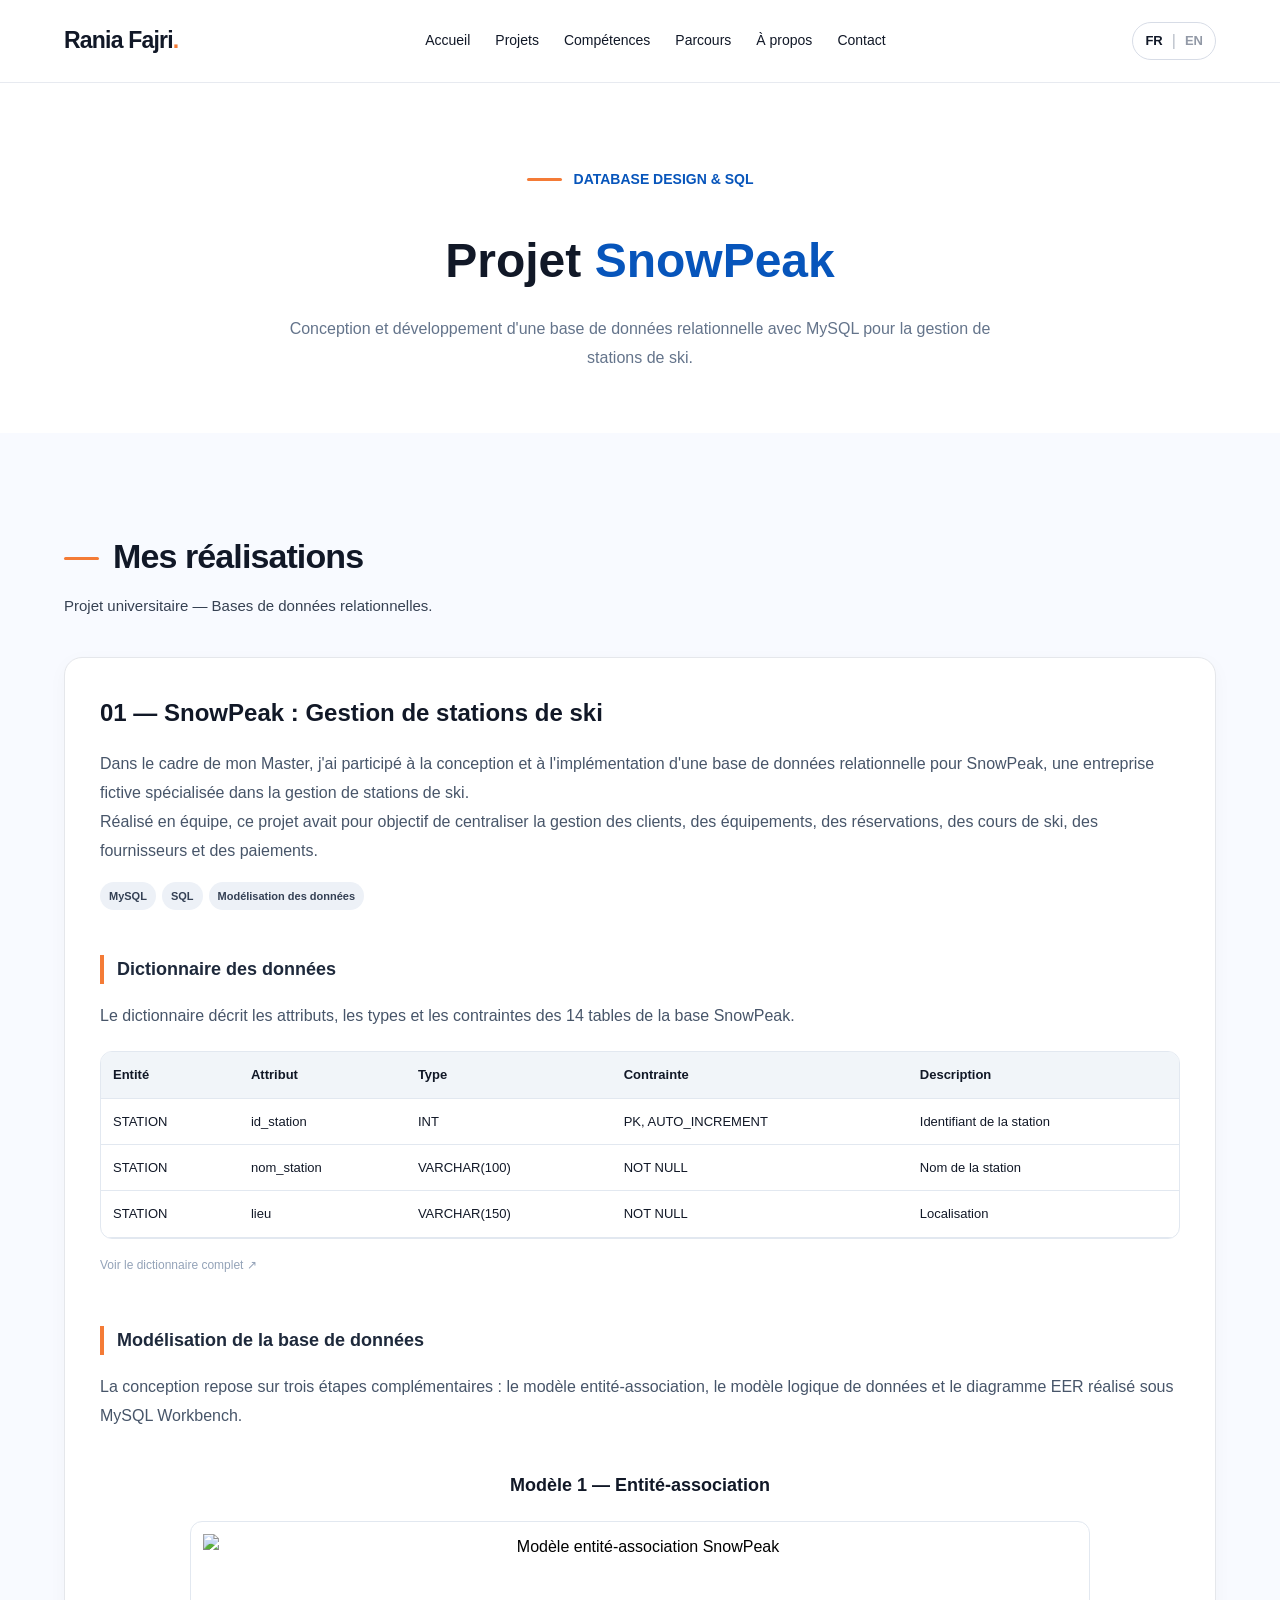
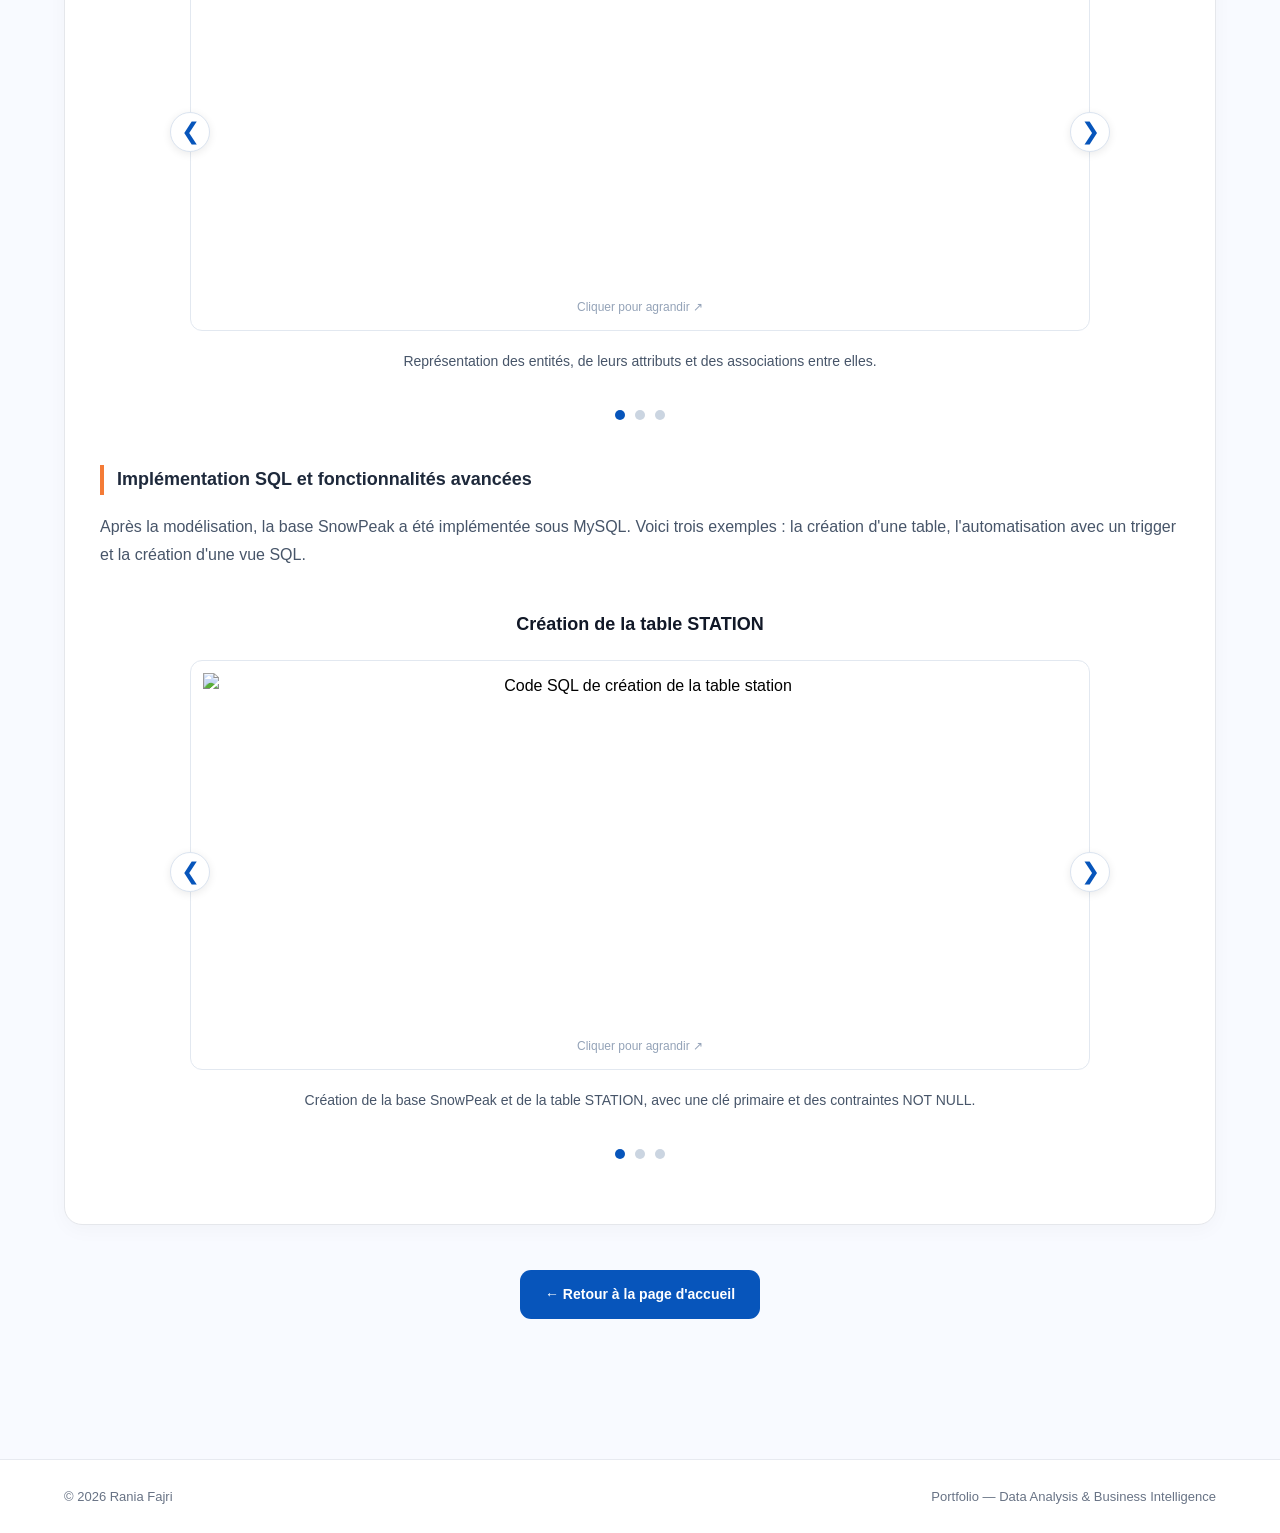
==== commit 04c9ede6: "Update index.html" ====
--- a/database/index.html
+++ b/database/index.html
@@ -1,248 +1,198 @@
 
 <!DOCTYPE html>
 <html lang="fr">
-
 <head>
   <meta charset="UTF-8">
-  <meta name="viewport" content="width=device-width, initial-scale=1.0">
-
-  <title>Projet SnowPeak | Rania Fajri</title>
+  <meta name="viewport" content="width=device-width, initial-scale=1">
+  <title>Projet SnowPeak | Portfolio</title>
 
   <link rel="stylesheet" href="../style.css">
   <script src="../script.js" defer></script>
 
   <style>
-    /* INTRODUCTION */
-
-    .bi-intro {
-      padding: 90px 0 65px;
+    .db-intro {
+      padding: 85px 20px 60px;
       text-align: center;
     }
 
-    .bi-intro h1 {
-      font-size: clamp(32px, 4vw, 46px);
-      letter-spacing: -1.5px;
-      line-height: 1.2;
-      margin-bottom: 20px;
-    }
-
-    .bi-intro h1 span {
-      color: var(--blue, #0755bb);
-    }
-
-    .bi-intro p {
-      max-width: 700px;
-      margin: 0 auto;
-      color: var(--text, #475569);
-      font-size: 17px;
-      line-height: 1.7;
-    }
-
-    /* ENCADRÉ PRINCIPAL */
-
-    .bi-project {
+    .db-intro h1 {
+      font-size: clamp(32px, 5vw, 48px);
+      margin: 15px 0;
+    }
+
+    .db-intro h1 span { color: #0755bb; }
+
+    .db-intro p {
+      max-width: 720px;
+      margin: auto;
+      color: #64748b;
+      line-height: 1.8;
+    }
+
+    .db-card {
       background: white;
-      border: 1px solid var(--border, #e5e7eb);
-      border-radius: 16px;
-      padding: 32px;
-      margin-bottom: 28px;
-      box-shadow: 0 4px 16px rgba(17, 24, 39, 0.035);
-    }
-
-    .bi-project h3 {
-      font-size: 23px;
-      margin-bottom: 15px;
-    }
-
-    .bi-project p {
-      color: var(--text, #475569);
-      font-size: 15px;
-      line-height: 1.7;
-      margin-bottom: 20px;
-    }
-
-    /* SOUS-TITRES AVEC TRAIT ORANGE */
-
-    .bi-subtitle {
-      font-size: 16px;
-      font-weight: 600;
-      color: #1f2937;
+      border: 1px solid #e5e7eb;
+      border-radius: 18px;
+      padding: 35px;
+      margin: 30px 0;
+      box-shadow: 0 5px 20px #0f172a08;
+    }
+
+    .db-card h3 {
+      font-size: 24px;
+      margin-bottom: 18px;
+    }
+
+    .db-card p {
+      line-height: 1.8;
+      color: #475569;
+    }
+
+    .db-subtitle {
       border-left: 4px solid #f47b36;
-      padding-left: 12px;
-      margin-top: 38px;
-      margin-bottom: 18px;
-      line-height: 1.5;
-    }
-
-    /* DICTIONNAIRE DES DONNÉES */
+      padding-left: 13px;
+      font-size: 18px;
+      margin: 45px 0 18px;
+      color: #1e293b;
+    }
+
+    /* DICTIONNAIRE */
 
     .dictionary-preview {
       overflow-x: auto;
-      border: 1px solid #e7eaf0;
+      border: 1px solid #e2e8f0;
       border-radius: 12px;
-      margin: 22px 0 14px;
+      margin: 20px 0 12px;
     }
 
     .dictionary-preview table {
       width: 100%;
       border-collapse: collapse;
-      font-size: 14px;
+      font-size: 13px;
       text-align: left;
     }
 
     .dictionary-preview th,
     .dictionary-preview td {
-      padding: 13px 16px;
-      border-bottom: 1px solid #e7eaf0;
+      padding: 12px;
+      border-bottom: 1px solid #e2e8f0;
     }
 
     .dictionary-preview th {
-      background: #f8fafc;
-      color: #334155;
-    }
-
-    .dictionary-preview tr:last-child td {
-      border-bottom: none;
+      background: #f1f5f9;
     }
 
     .dictionary-link {
-      display: inline-block;
+      background: none;
+      border: none;
+      padding: 5px 0;
       color: #94a3b8;
       font-size: 12px;
-      text-decoration: none;
-      margin-top: 5px;
-    }
-
-    a.dictionary-link:hover {
+      cursor: pointer;
+    }
+
+    .dictionary-link:hover {
       color: #0755bb;
       text-decoration: underline;
     }
 
-    /* CARROUSEL DES MODÈLES */
-
-    .schema-carousel {
+    /* CARROUSELS */
+
+    .db-carousel {
+      width: 90%;
+      max-width: 900px;
+      margin: 30px auto;
       position: relative;
-      width: 75%;
-      max-width: 750px;
-      margin: 30px auto;
       text-align: center;
-      min-width: 0;
-    }
-
-    .schema-viewport {
+    }
+
+    .db-viewport {
       width: 100%;
       overflow: hidden;
       touch-action: pan-y;
-      cursor: grab;
-    }
-
-    .schema-viewport:active {
-      cursor: grabbing;
-    }
-
-    .schema-track {
+    }
+
+    .db-track {
       display: flex;
-      width: 100%;
-      transition: transform 0.4s ease;
-    }
-
-    .schema-slide {
+      transition: transform .35s ease;
+    }
+
+    .db-slide {
       flex: 0 0 100%;
-      width: 100%;
       min-width: 0;
-      box-sizing: border-box;
-    }
-
-    .schema-slide h4 {
+    }
+
+    .db-slide h5 {
       font-size: 18px;
-      margin: 0 0 18px;
-    }
-
-    .schema-image-area {
-      width: 100%;
-      height: 400px;
-      display: flex;
-      align-items: center;
-      justify-content: center;
-      overflow: hidden;
-      background: #fff;
-      border: 1px solid #e5e7eb;
-      border-radius: 12px;
-      box-sizing: border-box;
-    }
-
-    .schema-placeholder {
+      margin: 10px 0 20px;
+    }
+
+    .db-image-button {
       display: flex;
       flex-direction: column;
+      justify-content: center;
       align-items: center;
-      justify-content: center;
-      gap: 10px;
       width: 100%;
-      height: 100%;
-      padding: 20px;
-      background: #f8fafc;
+      height: 410px;
+      padding: 12px;
+      background: white;
+      border: 1px solid #e2e8f0;
+      border-radius: 12px;
+      cursor: zoom-in;
+    }
+
+    .db-image-button img {
+      width: 100%;
+      height: calc(100% - 25px);
+      object-fit: contain;
+    }
+
+    .db-image-button span {
       color: #94a3b8;
+      font-size: 12px;
+      margin-top: 8px;
+    }
+
+    .db-description {
+      margin: 18px auto;
+      max-width: 700px;
       font-size: 14px;
-      text-align: center;
-      box-sizing: border-box;
-    }
-
-    .schema-placeholder span {
-      font-size: 32px;
-    }
-
-    .schema-description {
-      max-width: 700px;
-      margin: 22px auto 10px !important;
-      text-align: center;
-      font-size: 14px !important;
-      line-height: 1.7;
-      color: #475569 !important;
-    }
-
-    .schema-arrow {
+      color: #64748b;
+    }
+
+    .db-arrow {
       position: absolute;
-      top: 50%;
-      transform: translateY(-50%);
+      top: 45%;
       z-index: 2;
-      display: flex;
-      align-items: center;
-      justify-content: center;
-      width: 38px;
-      height: 38px;
-      padding: 0;
+      width: 40px;
+      height: 40px;
+      border-radius: 50%;
       border: 1px solid #dbe4f0;
-      border-radius: 50%;
       background: white;
       color: #0755bb;
-      font-size: 21px;
+      font-size: 23px;
       cursor: pointer;
-      box-shadow: 0 2px 8px rgba(0, 0, 0, 0.08);
-    }
-
-    .schema-prev {
-      left: -19px;
-    }
-
-    .schema-next {
-      right: -19px;
-    }
-
-    .schema-arrow:hover {
+      box-shadow: 0 2px 8px #00000015;
+    }
+
+    .db-prev { left: -20px; }
+    .db-next { right: -20px; }
+
+    .db-arrow:hover {
       background: #0755bb;
       color: white;
     }
 
-    .schema-dots {
+    .db-dots {
       display: flex;
       justify-content: center;
       gap: 10px;
       margin-top: 18px;
     }
 
-    .schema-dots button {
-      width: 9px;
-      height: 9px;
+    .db-dots button {
+      width: 10px;
+      height: 10px;
       padding: 0;
       border: none;
       border-radius: 50%;
@@ -250,174 +200,148 @@
       cursor: pointer;
     }
 
-    .schema-dots button.active {
+    .db-dots button.active {
       background: #0755bb;
     }
 
-    .schema-hint {
-      margin-top: 12px;
-      text-align: center;
-      font-size: 12px !important;
-      color: #94a3b8 !important;
-    }
-
-    /* FONCTIONNALITÉS SQL */
-
-    .sql-features {
-      display: grid;
-      grid-template-columns: repeat(3, 1fr);
-      gap: 16px;
-      margin: 25px 0;
-    }
-
-    .sql-feature {
-      background: #f8fafc;
-      border: 1px solid #e7eaf0;
-      border-radius: 12px;
-      padding: 20px;
-    }
-
-    .sql-feature h5 {
-      font-size: 15px;
-      color: #1f2937;
-      margin: 0 0 10px;
-    }
-
-    .sql-feature p {
-      font-size: 13px;
-      margin-bottom: 0;
-    }
-
-    .bi-bottom {
-      text-align: center;
-      margin-top: 45px;
-    }
-
-    @media (max-width: 600px) {
-      .bi-intro {
-        padding: 65px 0 45px;
-      }
-
-      .bi-project {
-        padding: 20px;
-      }
-
-      .bi-project h3 {
-        font-size: 20px;
-      }
-
-      .schema-carousel {
-        width: 100%;
-      }
-
-      .schema-image-area {
-        height: 300px;
-      }
-
-      .schema-prev {
-        left: 4px;
-      }
-
-      .schema-next {
-        right: 4px;
-      }
-
-      .sql-features {
-        grid-template-columns: 1fr;
-      }
-    }
-
-    /* DICTIONNAIRE : ouverture grand format et zoom */
-    .dictionary-link {
-      display: inline-block;
-      border: 0;
-      background: transparent;
-      padding: 0;
-      color: #94a3b8;
-      font: inherit;
-      font-size: 12px;
-      cursor: pointer;
-      margin-top: 5px;
-      text-align: left;
-    }
-    .dictionary-link:hover { color: #0755bb; text-decoration: underline; }
-    .dictionary-dialog {
-      position: fixed;
-      inset: 0;
+    /* FENÊTRES AGRANDIES */
+
+    .db-dialog {
       width: min(96vw, 1500px);
       height: min(94vh, 1000px);
       max-width: none;
       max-height: none;
-      margin: auto;
       padding: 0;
-      border: 1px solid #dbe4f0;
-      border-radius: 16px;
+      border: none;
+      border-radius: 15px;
       background: white;
-      color: #1f2937;
-      box-shadow: 0 20px 80px rgba(15,23,42,.25);
+      color: #1e293b;
       overflow: hidden;
     }
-    .dictionary-dialog::backdrop { background: rgba(15,23,42,.72); }
-    .dictionary-dialog[open] { display: flex; flex-direction: column; }
-    .dictionary-dialog-header {
+
+    .db-dialog[open] {
+      display: flex;
+      flex-direction: column;
+    }
+
+    .db-dialog::backdrop {
+      background: #0f172ad9;
+    }
+
+    .db-dialog-header {
       display: flex;
       justify-content: space-between;
       align-items: center;
-      flex-wrap: wrap;
       gap: 12px;
-      padding: 18px 24px;
-      border-bottom: 1px solid #e7eaf0;
-      background: #fff;
-    }
-    .dictionary-dialog-header h2 { font-size: 20px; margin: 0 0 5px; }
-    .dictionary-dialog-header p { font-size: 12px; margin: 0; color: #64748b; }
-    .dictionary-controls { display: flex; gap: 9px; align-items: center; }
-    .dictionary-controls button {
+      padding: 15px 20px;
+      border-bottom: 1px solid #e2e8f0;
+    }
+
+    .db-dialog-header h3 {
+      font-size: 18px;
+      margin: 0;
+    }
+
+    .db-controls {
+      display: flex;
+      align-items: center;
+      gap: 8px;
+    }
+
+    .db-controls button {
+      width: 36px;
+      height: 36px;
+      border: 1px solid #cbd5e1;
+      border-radius: 8px;
       background: #f8fafc;
-      border: 1px solid #dbe4f0;
-      border-radius: 8px;
-      min-width: 36px;
-      height: 36px;
       cursor: pointer;
-      color: #1f2937;
-      font-size: 17px;
-    }
-    .dictionary-controls button:hover { background: #eaf2ff; }
-    .dictionary-controls span { min-width: 48px; text-align: center; font-size: 12px; }
-    .dictionary-controls .dictionary-close { margin-left: 6px; }
-    .dictionary-scroll { overflow: auto; flex: 1; min-height: 0; }
-    .dictionary-zoom-area { width: max-content; min-width: 100%; zoom: 1; }
-    .dictionary-full-table {
+      font-size: 18px;
+    }
+
+    .db-controls span {
+      min-width: 48px;
+      text-align: center;
+      font-size: 12px;
+    }
+
+    .db-dialog-body {
+      flex: 1;
+      min-height: 0;
+      overflow: auto;
+      padding: 15px;
+    }
+
+    .db-dialog-body img {
+      display: block;
+      width: 100%;
+      max-width: none;
+      height: auto;
+      margin: auto;
+    }
+
+    .dictionary-zoom {
+      width: max-content;
+      min-width: 100%;
+      zoom: 1;
+    }
+
+    .dictionary-full {
       border-collapse: collapse;
+      min-width: 1050px;
       width: 100%;
-      min-width: 1050px;
       font-size: 13px;
-      line-height: 1.45;
-    }
-    .dictionary-full-table th,
-    .dictionary-full-table td {
-      padding: 11px 13px;
+      text-align: left;
+    }
+
+    .dictionary-full th,
+    .dictionary-full td {
+      padding: 10px 13px;
       border: 1px solid #dce5ef;
-      text-align: left;
       vertical-align: top;
-      overflow-wrap: anywhere;
-    }
-    .dictionary-full-table th {
+    }
+
+    .dictionary-full th {
       position: sticky;
       top: 0;
-      z-index: 1;
       background: #dceaf7;
       color: #17375e;
-      white-space: nowrap;
-    }
-    .dictionary-full-table td:first-child { font-weight: 700; color: #17375e; }
-    .dictionary-full-table tbody tr:nth-child(even) { background: #f8fafc; }
-    .dictionary-full-table td:nth-child(2) { font-family: ui-monospace, SFMono-Regular, Consolas, monospace; }
+    }
+
+    .dictionary-full tbody tr:nth-child(even) {
+      background: #f8fafc;
+    }
+
+    .dictionary-full td:first-child {
+      font-weight: bold;
+      color: #17375e;
+    }
+
+    .db-back {
+      text-align: center;
+      margin: 45px 0;
+    }
+
     @media (max-width: 600px) {
-      .dictionary-dialog { width: 100vw; height: 100dvh; border-radius: 0; }
-      .dictionary-dialog-header { padding: 12px; }
-      .dictionary-dialog-header h2 { font-size: 16px; }
-      .dictionary-full-table { min-width: 900px; }
+      .db-card { padding: 20px; }
+      .db-carousel { width: 100%; }
+      .db-image-button { height: 260px; }
+      .db-prev { left: 2px; }
+      .db-next { right: 2px; }
+
+      .db-dialog {
+        width: 100vw;
+        height: 100dvh;
+        border-radius: 0;
+      }
+
+      .db-dialog-header {
+        padding: 10px;
+        flex-wrap: wrap;
+      }
+
+      .dictionary-full {
+        min-width: 900px;
+      }
     }
   </style>
 </head>
@@ -425,7 +349,6 @@
 <body>
 
   <!-- NAVIGATION -->
-
   <header class="header">
     <nav class="nav container">
 
@@ -451,10 +374,8 @@
     </nav>
   </header>
 
-
   <!-- INTRODUCTION -->
-
-  <section class="bi-intro">
+  <section class="db-intro">
     <div class="container">
 
       <div class="hero-label">
@@ -462,11 +383,9 @@
         DATABASE DESIGN &amp; SQL
       </div>
 
-      <h1 data-i18n="dbPageTitle">
-        Projet <span>SnowPeak</span>
-      </h1>
-
-      <p data-i18n="dbPageIntro">
+      <h1>Projet <span>SnowPeak</span></h1>
+
+      <p>
         Conception et développement d'une base de données
         relationnelle avec MySQL pour la gestion de stations de ski.
       </p>
@@ -474,33 +393,26 @@
     </div>
   </section>
 
-
-  <!-- RÉALISATION -->
-
   <section class="section section-soft">
     <div class="container">
 
       <div class="section-heading">
-        <h2 data-i18n="dbPageSection">Mes réalisations</h2>
-        <p data-i18n="dbPageSectionIntro">
-          Projet universitaire — Bases de données relationnelles.
-        </p>
+        <h2>Mes réalisations</h2>
+        <p>Projet universitaire — Bases de données relationnelles.</p>
       </div>
 
-      <article class="bi-project">
-
-        <h3 data-i18n="dbProjectTitle">
-          01 — SnowPeak : Gestion de stations de ski
-        </h3>
-
-        <p data-i18n="dbProjectIntro1">
+      <article class="db-card">
+
+        <h3>01 — SnowPeak : Gestion de stations de ski</h3>
+
+        <p>
           Dans le cadre de mon Master, j'ai participé à la
           conception et à l'implémentation d'une base de données
           relationnelle pour SnowPeak, une entreprise fictive
           spécialisée dans la gestion de stations de ski.
         </p>
 
-        <p data-i18n="dbProjectIntro2">
+        <p>
           Réalisé en équipe, ce projet avait pour objectif de
           centraliser la gestion des clients, des équipements,
           des réservations, des cours de ski, des fournisseurs
@@ -513,439 +425,539 @@
           <span>Modélisation des données</span>
         </div>
 
-
-        <!-- 1. DICTIONNAIRE DES DONNÉES -->
-        <h4 class="bi-subtitle" data-i18n="dbDictionaryTitle">Dictionnaire des données</h4>
-        <p data-i18n="dbDictionaryIntro">
-          Le dictionnaire des données décrit les attributs, les types et les contraintes
-          des 14 tables de la base SnowPeak.
+        <!-- DICTIONNAIRE DES DONNÉES -->
+
+        <h4 class="db-subtitle">Dictionnaire des données</h4>
+
+        <p>
+          Le dictionnaire décrit les attributs, les types et
+          les contraintes des 14 tables de la base SnowPeak.
         </p>
 
         <div class="dictionary-preview">
           <table>
-            <thead><tr><th>Entité</th><th>Attribut</th><th>Type</th><th>Contrainte</th><th>Description</th></tr></thead>
+            <thead>
+              <tr>
+                <th>Entité</th>
+                <th>Attribut</th>
+                <th>Type</th>
+                <th>Contrainte</th>
+                <th>Description</th>
+              </tr>
+            </thead>
             <tbody>
-              <tr><td>STATION</td><td>id_station</td><td>INT</td><td>PK, NOT NULL, AUTO_INCREMENT</td><td>Identifiant unique de la station</td></tr>
-              <tr><td>STATION</td><td>nom_station</td><td>VARCHAR(100)</td><td>NOT NULL</td><td>Nom de la station (ex. : Les Arcs)</td></tr>
-              <tr><td>STATION</td><td>lieu</td><td>VARCHAR(150)</td><td>NOT NULL</td><td>Localisation géographique</td></tr>
-              <tr><td>EQUIPEMENT</td><td>id_equipement</td><td>INT</td><td>PK, NOT NULL, AUTO_INCREMENT</td><td>Identifiant unique de l’équipement</td></tr>
-              <tr><td>EQUIPEMENT</td><td>type_equipement</td><td>VARCHAR(50)</td><td>NOT NULL</td><td>Type de matériel</td></tr>
+              <tr>
+                <td>STATION</td>
+                <td>id_station</td>
+                <td>INT</td>
+                <td>PK, AUTO_INCREMENT</td>
+                <td>Identifiant de la station</td>
+              </tr>
+              <tr>
+                <td>STATION</td>
+                <td>nom_station</td>
+                <td>VARCHAR(100)</td>
+                <td>NOT NULL</td>
+                <td>Nom de la station</td>
+              </tr>
+              <tr>
+                <td>STATION</td>
+                <td>lieu</td>
+                <td>VARCHAR(150)</td>
+                <td>NOT NULL</td>
+                <td>Localisation</td>
+              </tr>
             </tbody>
           </table>
         </div>
-        <button type="button" class="dictionary-link" id="open-dictionary">
+
+        <button class="dictionary-link" id="open-dictionary" type="button">
           Voir le dictionnaire complet ↗
         </button>
 
-        <!-- Fenêtre grand format : dictionnaire intégral -->
-        <dialog id="dictionary-dialog" class="dictionary-dialog" aria-labelledby="dictionary-title">
-          <div class="dictionary-dialog-header">
-            <div>
-              <h2 id="dictionary-title">Dictionnaire des données — SnowPeak</h2>
-              <p>14 tables · 77 attributs · Rapport SnowPeak, pages 2 à 6</p>
-            </div>
-            <div class="dictionary-controls">
-              <button type="button" id="dictionary-minus" aria-label="Réduire le zoom">−</button>
-              <span id="dictionary-zoom-label">100 %</span>
-              <button type="button" id="dictionary-plus" aria-label="Augmenter le zoom">+</button>
-              <button type="button" id="dictionary-close" class="dictionary-close" aria-label="Fermer le dictionnaire">✕</button>
+        <!-- MODÉLISATION -->
+
+        <h4 class="db-subtitle">
+          Modélisation de la base de données
+        </h4>
+
+        <p>
+          La conception repose sur trois étapes complémentaires :
+          le modèle entité-association, le modèle logique de données
+          et le diagramme EER réalisé sous MySQL Workbench.
+        </p>
+
+        <div class="db-carousel">
+
+          <button class="db-arrow db-prev" type="button"
+                  aria-label="Image précédente">❮</button>
+
+          <div class="db-viewport">
+            <div class="db-track">
+
+              <div class="db-slide">
+                <h5>Modèle 1 — Entité-association</h5>
+
+                <button class="db-image-button" type="button"
+                        data-image="images/modele1_sql.png"
+                        data-title="Modèle entité-association">
+
+                  <img src="images/modele1_sql.png"
+                       alt="Modèle entité-association SnowPeak">
+
+                  <span>Cliquer pour agrandir ↗</span>
+                </button>
+
+                <p class="db-description">
+                  Représentation des entités, de leurs attributs
+                  et des associations entre elles.
+                </p>
+              </div>
+
+              <div class="db-slide">
+                <h5>Modèle 2 — Modèle logique de données</h5>
+
+                <button class="db-image-button" type="button"
+                        data-image="images/modele2_sql.PNG"
+                        data-title="Modèle logique de données">
+
+                  <img src="images/modele2_sql.PNG"
+                       alt="Modèle logique de données SnowPeak">
+
+                  <span>Cliquer pour agrandir ↗</span>
+                </button>
+
+                <p class="db-description">
+                  Transformation du modèle conceptuel en tables,
+                  avec clés primaires et clés étrangères.
+                </p>
+              </div>
+
+              <div class="db-slide">
+                <h5>Modèle 3 — Diagramme EER MySQL</h5>
+
+                <button class="db-image-button" type="button"
+                        data-image="images/modele3_sql.png"
+                        data-title="Diagramme EER MySQL">
+
+                  <img src="images/modele3_sql.png"
+                       alt="Diagramme EER MySQL SnowPeak">
+
+                  <span>Cliquer pour agrandir ↗</span>
+                </button>
+
+                <p class="db-description">
+                  Visualisation des tables et de leurs relations
+                  dans MySQL Workbench.
+                </p>
+              </div>
+
             </div>
           </div>
-          <div class="dictionary-scroll">
-            <div class="dictionary-zoom-area" id="dictionary-zoom-area">
-              <table class="dictionary-full-table">
-                <thead><tr><th>Entité</th><th>Attribut</th><th>Type</th><th>Contrainte</th><th>Description</th></tr></thead>
-                <tbody>
-              <tr><td>STATION</td><td>id_station</td><td>INT</td><td>PK, NOT NULL, AUTO_INCREMENT</td><td>Identifiant unique de la station</td></tr>
-              <tr><td></td><td>nom_station</td><td>VARCHAR(100)</td><td>NOT NULL</td><td>Nom de la station (ex. : Les Arcs)</td></tr>
-              <tr><td></td><td>lieu</td><td>VARCHAR(150)</td><td>NOT NULL</td><td>Localisation géographique</td></tr>
-              <tr><td>EQUIPEMENT</td><td>id_equipement</td><td>INT</td><td>PK, NOT NULL, AUTO_INCREMENT</td><td>Identifiant unique de l’équipement</td></tr>
-              <tr><td></td><td>type_equipement</td><td>VARCHAR(50)</td><td>NOT NULL</td><td>Type de matériel</td></tr>
-              <tr><td></td><td>taille</td><td>VARCHAR(20)</td><td>NOT NULL</td><td>Taille de l’équipement (ex. : 160 cm, Enfant, Unique)</td></tr>
-              <tr><td></td><td>etat</td><td>ENUM(&#x27;Neuf&#x27;, &#x27;Bon état&#x27;, &#x27;Usagé&#x27;, &#x27;En réparation&#x27;)</td><td>NOT NULL, DEFAULT &#x27;Neuf&#x27;</td><td>État de l’équipement</td></tr>
-              <tr><td></td><td>niveau_requis</td><td>ENUM(&#x27;Débutant&#x27;, &#x27;Intermédiaire&#x27;, &#x27;Expert&#x27;)</td><td>NOT NULL</td><td>Niveau requis</td></tr>
-              <tr><td></td><td>disponibilite</td><td>BOOLEAN</td><td>NOT NULL</td><td>1 : disponible ; 0 : loué</td></tr>
-              <tr><td></td><td>prix_jour_base</td><td>DECIMAL(10,2)</td><td>NOT NULL</td><td>Tarif journalier de base</td></tr>
-              <tr><td></td><td>id_station</td><td>INT</td><td>FK, NOT NULL</td><td>Station où se trouve le stock</td></tr>
-              <tr><td>CLIENT</td><td>id_client</td><td>INT</td><td>PK, NOT NULL, AUTO_INCREMENT</td><td>Identifiant unique du client</td></tr>
-              <tr><td></td><td>nom_client</td><td>VARCHAR(32)</td><td>NOT NULL</td><td>Nom de famille du client</td></tr>
-              <tr><td></td><td>prenom_client</td><td>VARCHAR(32)</td><td>NOT NULL</td><td>Prénom du client</td></tr>
-              <tr><td></td><td>date_naissance_client</td><td>DATE</td><td>NOT NULL</td><td>Date de naissance du client (calcul du tarif selon l’âge)</td></tr>
-              <tr><td></td><td>telephone_client</td><td>VARCHAR(20)</td><td>NOT NULL</td><td>Numéro de téléphone du client</td></tr>
-              <tr><td></td><td>email_client</td><td>VARCHAR(50)</td><td>NOT NULL, UNIQUE</td><td>Adresse e-mail du client</td></tr>
-              <tr><td>COURS</td><td>id_cours</td><td>INT</td><td>PK, NOT NULL, AUTO_INCREMENT</td><td>Identifiant unique du cours</td></tr>
-              <tr><td></td><td>libelle</td><td>VARCHAR(150)</td><td>NOT NULL</td><td>Nom du cours (ex. : Initiation ski alpin)</td></tr>
-              <tr><td></td><td>niveau_cours</td><td>ENUM(&#x27;Débutant&#x27;, &#x27;Intermédiaire&#x27;, &#x27;Expert&#x27;)</td><td>NOT NULL</td><td>Niveau du cours</td></tr>
-              <tr><td></td><td>tarif_cours</td><td>DECIMAL(10,2)</td><td>NOT NULL, CHECK &gt; 0</td><td>Prix du cours en euros</td></tr>
-              <tr><td></td><td>duree</td><td>INT</td><td>NOT NULL</td><td>Durée du cours en heures</td></tr>
-              <tr><td></td><td>capacite_max</td><td>INT</td><td>NOT NULL</td><td>Nombre maximum de participants</td></tr>
-              <tr><td></td><td>id_station</td><td>INT</td><td>FK, NOT NULL</td><td>Station qui propose le cours</td></tr>
-              <tr><td></td><td>id_employe</td><td>INT</td><td>FK, NOT NULL</td><td>Employé qui encadre le cours</td></tr>
-              <tr><td>EMPLOYE</td><td>id_employe</td><td>INT</td><td>PK, NOT NULL, AUTO_INCREMENT</td><td>Identifiant unique de l’employé</td></tr>
-              <tr><td></td><td>nom_employe</td><td>VARCHAR(32)</td><td>NOT NULL</td><td>Nom de famille de l’employé</td></tr>
-              <tr><td></td><td>prenom_employe</td><td>VARCHAR(32)</td><td>NOT NULL</td><td>Prénom de l’employé</td></tr>
-              <tr><td></td><td>role_employe</td><td>ENUM(&#x27;Moniteur&#x27;, &#x27;Technicien&#x27;, &#x27;Administratif&#x27;)</td><td>NOT NULL</td><td>Rôle de l’employé</td></tr>
-              <tr><td></td><td>email_employe</td><td>VARCHAR(50)</td><td>NOT NULL</td><td>Adresse e-mail de l’employé</td></tr>
-              <tr><td></td><td>telephone_employe</td><td>VARCHAR(20)</td><td>NOT NULL</td><td>Numéro de téléphone de l’employé</td></tr>
-              <tr><td></td><td>id_station</td><td>INT</td><td>FK, NOT NULL</td><td>Station où travaille l’employé</td></tr>
-              <tr><td>HORAIRE</td><td>id_horaire</td><td>INT</td><td>PK, NOT NULL, AUTO_INCREMENT</td><td>Identifiant unique de l’horaire</td></tr>
-              <tr><td></td><td>jour</td><td>ENUM(&#x27;Lundi&#x27;, &#x27;Mardi&#x27;, &#x27;Mercredi&#x27;, &#x27;Jeudi&#x27;, &#x27;Vendredi&#x27;, &#x27;Samedi&#x27;, &#x27;Dimanche&#x27;)</td><td>NOT NULL</td><td>Jour de travail de l’employé</td></tr>
-              <tr><td></td><td>heure_debut</td><td>TIME</td><td>NOT NULL</td><td>Heure de début de travail</td></tr>
-              <tr><td></td><td>heure_fin</td><td>TIME</td><td>NOT NULL</td><td>Heure de fin de travail</td></tr>
-              <tr><td></td><td>id_employe</td><td>INT</td><td>FK, NOT NULL</td><td>Employé concerné par l’horaire de travail</td></tr>
-              <tr><td>FOURNISSEUR</td><td>id_fournisseur</td><td>INT</td><td>PK, NOT NULL, AUTO_INCREMENT</td><td>Identifiant unique du fournisseur</td></tr>
-              <tr><td></td><td>nom_fournisseur</td><td>VARCHAR(32)</td><td>NOT NULL</td><td>Nom du fournisseur</td></tr>
-              <tr><td></td><td>type_service</td><td>ENUM(&#x27;Maintenance équipements&#x27;, &#x27;Assurance/Assistance&#x27;)</td><td>NOT NULL</td><td>Type de service proposé par le fournisseur</td></tr>
-              <tr><td></td><td>email_fournisseur</td><td>VARCHAR(50)</td><td>NOT NULL</td><td>Adresse e-mail du fournisseur</td></tr>
-              <tr><td></td><td>telephone_fournisseur</td><td>VARCHAR(20)</td><td>NOT NULL</td><td>Numéro de téléphone du fournisseur</td></tr>
-              <tr><td>RESERVATION</td><td>id_reservation</td><td>INT</td><td>PK, NOT NULL, AUTO_INCREMENT</td><td>Identifiant unique de la réservation</td></tr>
-              <tr><td></td><td>date_debut</td><td>DATE</td><td>NOT NULL</td><td>Date de début de la réservation</td></tr>
-              <tr><td></td><td>date_fin</td><td>DATE</td><td>NOT NULL, CHECK &gt; date_debut</td><td>Date de fin de la réservation</td></tr>
-              <tr><td></td><td>statut</td><td>ENUM(&#x27;En cours&#x27;, &#x27;Terminée&#x27;, &#x27;Annulée&#x27;)</td><td>NOT NULL, DEFAULT &#x27;En cours&#x27;</td><td>Statut de la réservation</td></tr>
-              <tr><td></td><td>id_client</td><td>INT</td><td>FK, NOT NULL</td><td>Client ayant effectué la réservation</td></tr>
-              <tr><td></td><td>id_station</td><td>INT</td><td>FK, NOT NULL</td><td>Station de la réservation</td></tr>
-              <tr><td>FACTURE_CLIENT</td><td>id_facture_client</td><td>INT</td><td>PK, NOT NULL, AUTO_INCREMENT</td><td>Identifiant unique de la facture client</td></tr>
-              <tr><td></td><td>montant_total</td><td>DECIMAL(10,2)</td><td>NOT NULL, CHECK &gt; 0</td><td>Montant total TTC en euros</td></tr>
-              <tr><td></td><td>date_emission</td><td>DATETIME</td><td>NOT NULL</td><td>Date et heure d’émission de la facture</td></tr>
-              <tr><td></td><td>statut</td><td>BOOLEAN</td><td>NOT NULL, DEFAULT 0</td><td>Statut de paiement (1 : payée ; 0 : non)</td></tr>
-              <tr><td></td><td>mode_paiement</td><td>ENUM(&#x27;Carte bancaire&#x27;, &#x27;Espèces&#x27;, &#x27;Virement&#x27;, &#x27;Chèque&#x27;)</td><td>NOT NULL</td><td>Mode de paiement</td></tr>
-              <tr><td></td><td>id_reservation</td><td>INT</td><td>FK</td><td>Réservation associée à la facture</td></tr>
-              <tr><td>FACTURE_FOURNISSEUR</td><td>id_facture_fournisseur</td><td>INT</td><td>PK, NOT NULL, AUTO_INCREMENT</td><td>Identifiant unique de la facture fournisseur</td></tr>
-              <tr><td></td><td>montant_total</td><td>DECIMAL(10,2)</td><td>NOT NULL, CHECK &gt; 0</td><td>Montant total TTC en euros</td></tr>
-              <tr><td></td><td>date_emission</td><td>DATETIME</td><td>NOT NULL</td><td>Date et heure d’émission de la facture</td></tr>
-              <tr><td></td><td>statut</td><td>BOOLEAN</td><td>NOT NULL, DEFAULT 0</td><td>Statut de paiement (1 : payée ; 0 : non)</td></tr>
-              <tr><td></td><td>mode_paiement</td><td>ENUM(&#x27;Virement&#x27;, &#x27;Chèque&#x27;)</td><td>NOT NULL</td><td>Mode de paiement</td></tr>
-              <tr><td></td><td>id_fournisseur</td><td>INT</td><td>FK</td><td>Fournisseur ayant émis la facture</td></tr>
-              <tr><td></td><td>id_station</td><td>INT</td><td>FK</td><td>Station concernée par la facture</td></tr>
-              <tr><td>SERVICE</td><td>id_service</td><td>INT</td><td>PK, NOT NULL, AUTO_INCREMENT</td><td>Identifiant unique du service</td></tr>
-              <tr><td></td><td>type_service</td><td>ENUM(&#x27;Assurance Neige&#x27;, &#x27;Assistance Piste&#x27;)</td><td>NOT NULL</td><td>Type de service proposé par la station</td></tr>
-              <tr><td></td><td>prix_service</td><td>DECIMAL(10,2)</td><td>NOT NULL, CHECK &gt; 0</td><td>Prix du service en euros</td></tr>
-              <tr><td>SOUSCRIPTION_SERVICE</td><td>id_reservation</td><td>INT</td><td>FK, NOT NULL (PK composée)</td><td>Clé étrangère vers RESERVATION (PK composée)</td></tr>
-              <tr><td></td><td>id_service</td><td>INT</td><td>FK, NOT NULL (PK composée)</td><td>Clé étrangère vers SERVICE (PK composée)</td></tr>
-              <tr><td></td><td>date_souscription</td><td>DATE</td><td>NOT NULL</td><td>Date de souscription au service</td></tr>
-              <tr><td></td><td>montant</td><td>DECIMAL(10,2)</td><td>NOT NULL</td><td>Montant total payé pour le service en euros</td></tr>
-              <tr><td>INSCRIPTION_COURS</td><td>id_reservation</td><td>INT</td><td>FK, NOT NULL (PK composée)</td><td>Clé étrangère vers RESERVATION (PK composée)</td></tr>
-              <tr><td></td><td>id_cours</td><td>INT</td><td>FK, NOT NULL (PK composée)</td><td>Clé étrangère vers COURS (PK composée)</td></tr>
-              <tr><td></td><td>nb_participants</td><td>INT</td><td>NOT NULL, CHECK &gt; 0</td><td>Nombre de participants au cours</td></tr>
-              <tr><td></td><td>statut_inscription</td><td>ENUM(&#x27;Confirmé&#x27;, &#x27;En attente&#x27;, &#x27;Annulé&#x27;)</td><td>NOT NULL</td><td>Statut de l’inscription</td></tr>
-              <tr><td>LOCATION_EQUIPEMENT</td><td>id_reservation</td><td>INT</td><td>FK, NOT NULL (PK composée)</td><td>Clé étrangère vers RESERVATION (PK composée)</td></tr>
-              <tr><td></td><td>id_equipement</td><td>INT</td><td>FK, NOT NULL (PK composée)</td><td>Clé étrangère vers EQUIPEMENT (PK composée)</td></tr>
-              <tr><td></td><td>date_debut_location</td><td>DATE</td><td>NOT NULL</td><td>Date de début de la location</td></tr>
-              <tr><td></td><td>date_fin_location</td><td>DATE</td><td>NOT NULL</td><td>Date de fin de la location</td></tr>
-              <tr><td></td><td>prix_applique</td><td>DECIMAL(10,2)</td><td>NOT NULL</td><td>Prix facturé au moment de la location</td></tr>
-                </tbody>
-              </table>
+
+          <button class="db-arrow db-next" type="button"
+                  aria-label="Image suivante">❯</button>
+
+          <div class="db-dots"></div>
+
+        </div>
+
+        <!-- IMPLÉMENTATION ET FONCTIONNALITÉS SQL -->
+
+        <h4 class="db-subtitle">
+          Implémentation SQL et fonctionnalités avancées
+        </h4>
+
+        <p>
+          Après la modélisation, la base SnowPeak a été implémentée
+          sous MySQL. Voici trois exemples : la création d'une table,
+          l'automatisation avec un trigger et la création d'une vue SQL.
+        </p>
+
+        <div class="db-carousel">
+
+          <button class="db-arrow db-prev" type="button"
+                  aria-label="Image précédente">❮</button>
+
+          <div class="db-viewport">
+            <div class="db-track">
+
+              <div class="db-slide">
+                <h5>Création de la table STATION</h5>
+
+                <button class="db-image-button" type="button"
+                        data-image="images/sql.PNG"
+                        data-title="Création de la table STATION">
+
+                  <img src="images/sql.PNG"
+                       alt="Code SQL de création de la table station">
+
+                  <span>Cliquer pour agrandir ↗</span>
+                </button>
+
+                <p class="db-description">
+                  Création de la base SnowPeak et de la table STATION,
+                  avec une clé primaire et des contraintes NOT NULL.
+                </p>
+              </div>
+
+              <div class="db-slide">
+                <h5>Trigger — after_moniteur_insert</h5>
+
+                <button class="db-image-button" type="button"
+                        data-image="images/triggers.PNG"
+                        data-title="Trigger after_moniteur_insert">
+
+                  <img src="images/triggers.PNG"
+                       alt="Code du trigger MySQL SnowPeak">
+
+                  <span>Cliquer pour agrandir ↗</span>
+                </button>
+
+                <p class="db-description">
+                  Création automatique d'un cours lorsqu'un nouvel
+                  employé ayant le rôle « Moniteur » est ajouté.
+                </p>
+              </div>
+
+              <div class="db-slide">
+                <h5>Vue — vue_inscriptions_moniteur</h5>
+
+                <button class="db-image-button" type="button"
+                        data-image="images/view.PNG"
+                        data-title="Vue vue_inscriptions_moniteur">
+
+                  <img src="images/view.PNG"
+                       alt="Code SQL de la vue inscriptions moniteur">
+
+                  <span>Cliquer pour agrandir ↗</span>
+                </button>
+
+                <p class="db-description">
+                  Vue SQL regroupant les moniteurs, les cours,
+                  les réservations et les inscriptions.
+                </p>
+              </div>
+
             </div>
           </div>
-        </dialog>
-
-        <!-- 2. MODÉLISATION -->
-
-        <h4 class="bi-subtitle" data-i18n="dbModelTitle">
-          Modélisation de la base de données
-        </h4>
-
-        <p data-i18n="dbModelIntro">
-          La conception de SnowPeak repose sur trois étapes
-          complémentaires : le modèle entité-association,
-          le modèle logique de données et le diagramme EER
-          généré avec MySQL.
-        </p>
-
-        <div class="schema-carousel">
-
-          <button
-            class="schema-arrow schema-prev"
-            type="button"
-            aria-label="Modèle précédent">
-            &#10094;
-          </button>
-
-          <div class="schema-viewport">
-            <div class="schema-track">
-
-              <!-- MODÈLE 1 : MEA -->
-
-              <div class="schema-slide">
-
-                <h4 data-i18n="dbModel1Title">
-                  Modèle 1 — Entité-association
-                </h4>
-
-                <div class="schema-image-area">
-                  <div class="schema-placeholder">
-                    <span>◇</span>
-                    Capture du modèle entité-association
-                    à ajouter
-                  </div>
-                </div>
-
-                <p class="schema-description"
-                   data-i18n="dbModel1Description">
-                  Identification des entités, de leurs attributs
-                  et des associations nécessaires à la
-                  représentation du fonctionnement de SnowPeak.
-                </p>
-
-              </div>
-
-
-              <!-- MODÈLE 2 : MLD -->
-
-              <div class="schema-slide">
-
-                <h4 data-i18n="dbModel2Title">
-                  Modèle 2 — Modèle logique de données
-                </h4>
-
-                <div class="schema-image-area">
-                  <div class="schema-placeholder">
-                    <span>▤</span>
-                    Capture du modèle logique
-                    à ajouter
-                  </div>
-                </div>
-
-                <p class="schema-description"
-                   data-i18n="dbModel2Description">
-                  Transformation du modèle entité-association
-                  en schéma relationnel, avec définition
-                  des tables et des clés primaires
-                  et étrangères.
-                </p>
-
-              </div>
-
-
-              <!-- MODÈLE 3 : EER -->
-
-              <div class="schema-slide">
-
-                <h4 data-i18n="dbModel3Title">
-                  Modèle 3 — Diagramme EER MySQL
-                </h4>
-
-                <div class="schema-image-area">
-                  <div class="schema-placeholder">
-                    <span>▦</span>
-                    Capture du diagramme EER
-                    à ajouter
-                  </div>
-                </div>
-
-                <p class="schema-description"
-                   data-i18n="dbModel3Description">
-                  Visualisation de la structure relationnelle
-                  implémentée dans MySQL et des liens
-                  entre les différentes tables.
-                </p>
-
-              </div>
-
-            </div>
-          </div>
-
-          <button
-            class="schema-arrow schema-next"
-            type="button"
-            aria-label="Modèle suivant">
-            &#10095;
-          </button>
-
-          <div class="schema-dots">
-            <button class="active" type="button"
-                    aria-label="Afficher le modèle 1"></button>
-            <button type="button"
-                    aria-label="Afficher le modèle 2"></button>
-            <button type="button"
-                    aria-label="Afficher le modèle 3"></button>
-          </div>
-
-          <p class="schema-hint" data-i18n="dbCarouselHint">
-            Faites glisser pour changer de modèle.
-          </p>
+
+          <button class="db-arrow db-next" type="button"
+                  aria-label="Image suivante">❯</button>
+
+          <div class="db-dots"></div>
 
         </div>
 
-
-        <!-- 3. IMPLÉMENTATION SQL -->
-
-        <h4 class="bi-subtitle" data-i18n="dbSqlTitle">
-          Implémentation SQL
-        </h4>
-
-        <p data-i18n="dbSqlIntro">
-          Après la phase de modélisation, la base de données
-          a été implémentée sous MySQL. Les scripts SQL
-          permettent de créer les tables, de définir les
-          contraintes d'intégrité et d'insérer des données
-          de test afin de vérifier le fonctionnement
-          de la base.
-        </p>
-
-
-        <!-- 4. FONCTIONNALITÉS AVANCÉES -->
-
-        <h4 class="bi-subtitle" data-i18n="dbAdvancedTitle">
-          Fonctionnalités SQL avancées
-        </h4>
-
-        <p data-i18n="dbAdvancedIntro">
-          Des fonctionnalités avancées ont été développées
-          pour faciliter l'exploitation des données
-          et automatiser certaines opérations.
-        </p>
-
-        <div class="sql-features">
-
-          <div class="sql-feature">
-            <h5 data-i18n="dbViewsTitle">Vues SQL</h5>
-            <p data-i18n="dbViewsText">
-              Création de vues pour faciliter
-              la consultation et l'analyse
-              des informations.
-            </p>
-          </div>
-
-          <div class="sql-feature">
-            <h5 data-i18n="dbTriggersTitle">
-              Déclencheurs (triggers)
-            </h5>
-            <p data-i18n="dbTriggersText">
-              Automatisation d'opérations
-              en réponse à des événements
-              sur les données.
-            </p>
-          </div>
-
-          <div class="sql-feature">
-            <h5 data-i18n="dbProceduresTitle">
-              Procédures stockées
-            </h5>
-            <p data-i18n="dbProceduresText">
-              Développement de traitements
-              SQL réutilisables pour gérer
-              certaines opérations métier.
-            </p>
-          </div>
-
-        </div>
-
       </article>
 
-
-      <!-- RETOUR AUX PROJETS -->
-
-      <div class="bi-bottom">
-        <a href="../#projets"
-           class="btn btn-primary"
-           data-i18n="biBack">
-          ← Retour à mes projets
+      <!-- RETOUR À L'ACCUEIL -->
+
+      <div class="db-back">
+        <a href="../" class="btn btn-primary">
+          ← Retour à la page d'accueil
         </a>
       </div>
 
     </div>
   </section>
 
-
   <!-- PIED DE PAGE -->
 
   <footer class="footer">
     <div class="container footer-content">
-
       <p>© 2026 Rania Fajri</p>
-
       <p data-i18n="footerText">
         Portfolio — Data Analysis &amp; Business Intelligence
       </p>
-
     </div>
   </footer>
 
-
-  <!-- JAVASCRIPT DU CARROUSEL -->
+  <!-- FENÊTRE POUR AGRANDIR LES IMAGES -->
+
+  <dialog id="image-dialog" class="db-dialog">
+    <div class="db-dialog-header">
+      <h3 id="image-title">Image</h3>
+
+      <div class="db-controls">
+        <button id="image-minus" type="button">−</button>
+        <span id="image-percent">100 %</span>
+        <button id="image-plus" type="button">+</button>
+        <button id="image-close" type="button">✕</button>
+      </div>
+    </div>
+
+    <div class="db-dialog-body">
+      <img id="image-large" src="" alt="Image agrandie">
+    </div>
+  </dialog>
+
+  <!-- FENÊTRE POUR LE DICTIONNAIRE -->
+
+  <dialog id="dictionary-dialog" class="db-dialog">
+
+    <div class="db-dialog-header">
+      <h3>Dictionnaire des données — SnowPeak</h3>
+
+      <div class="db-controls">
+        <button id="dictionary-minus" type="button">−</button>
+        <span id="dictionary-percent">100 %</span>
+        <button id="dictionary-plus" type="button">+</button>
+        <button id="dictionary-close" type="button">✕</button>
+      </div>
+    </div>
+
+    <div class="db-dialog-body">
+      <div class="dictionary-zoom" id="dictionary-zoom">
+        <table class="dictionary-full" id="dictionary-table">
+          <thead>
+            <tr>
+              <th>Entité</th>
+              <th>Attribut</th>
+              <th>Type</th>
+              <th>Contrainte</th>
+              <th>Description</th>
+            </tr>
+          </thead>
+          <tbody></tbody>
+        </table>
+      </div>
+    </div>
+
+  </dialog>
 
   <script>
-    const carousel = document.querySelector(".schema-carousel");
-
-    if (carousel) {
-      const viewport = carousel.querySelector(".schema-viewport");
-      const track = carousel.querySelector(".schema-track");
-      const slides = carousel.querySelectorAll(".schema-slide");
-      const dots = carousel.querySelectorAll(".schema-dots button");
-
-      let currentSlide = 0;
+    /* CARROUSELS */
+
+    document.querySelectorAll(".db-carousel").forEach(carousel => {
+      const track = carousel.querySelector(".db-track");
+      const slides = carousel.querySelectorAll(".db-slide");
+      const dots = carousel.querySelector(".db-dots");
+
+      let current = 0;
       let startX = 0;
 
-      function showSlide(index) {
-        currentSlide = (index + slides.length) % slides.length;
-
-        track.style.transform =
-          "translateX(-" + (currentSlide * 100) + "%)";
-
-        dots.forEach((dot, i) => {
-          dot.classList.toggle("active", i === currentSlide);
+      slides.forEach((slide, index) => {
+        const dot = document.createElement("button");
+        dot.type = "button";
+        dot.setAttribute("aria-label", "Afficher l'image " + (index + 1));
+        dot.addEventListener("click", () => show(index));
+        dots.appendChild(dot);
+      });
+
+      function show(index) {
+        current = (index + slides.length) % slides.length;
+        track.style.transform = "translateX(-" + current * 100 + "%)";
+
+        dots.querySelectorAll("button").forEach((dot, i) => {
+          dot.classList.toggle("active", i === current);
         });
       }
 
-      carousel.querySelector(".schema-prev")
-        .addEventListener("click", () => {
-          showSlide(currentSlide - 1);
-        });
-
-      carousel.querySelector(".schema-next")
-        .addEventListener("click", () => {
-          showSlide(currentSlide + 1);
-        });
-
-      dots.forEach((dot, i) => {
-        dot.addEventListener("click", () => {
-          showSlide(i);
-        });
+      carousel.querySelector(".db-prev").addEventListener("click", () => {
+        show(current - 1);
       });
 
-      viewport.addEventListener("pointerdown", (event) => {
-        startX = event.clientX;
+      carousel.querySelector(".db-next").addEventListener("click", () => {
+        show(current + 1);
       });
 
-      viewport.addEventListener("pointerup", (event) => {
-        const distance = event.clientX - startX;
-
-        if (Math.abs(distance) > 50) {
-          showSlide(currentSlide + (distance < 0 ? 1 : -1));
+      const viewport = carousel.querySelector(".db-viewport");
+
+      viewport.addEventListener("pointerdown", e => {
+        startX = e.clientX;
+      });
+
+      viewport.addEventListener("pointerup", e => {
+        const difference = e.clientX - startX;
+        if (Math.abs(difference) > 50) {
+          show(current + (difference < 0 ? 1 : -1));
         }
       });
 
-      showSlide(0);
-    }
-  </script>
-
-
-  <script>
-    // Dictionnaire intégral : ouverture, fermeture et zoom.
-    (() => {
-      const dialog = document.getElementById('dictionary-dialog');
-      const area = document.getElementById('dictionary-zoom-area');
-      const label = document.getElementById('dictionary-zoom-label');
-      let zoom = 100;
-      const updateZoom = () => {
-        area.style.zoom = String(zoom / 100);
-        label.textContent = zoom + ' %';
-      };
-      document.getElementById('open-dictionary').addEventListener('click', () => dialog.showModal());
-      document.getElementById('dictionary-close').addEventListener('click', () => dialog.close());
-      document.getElementById('dictionary-plus').addEventListener('click', () => {
-        zoom = Math.min(180, zoom + 20); updateZoom();
+      show(0);
+    });
+
+    /* AGRANDISSEMENT DES IMAGES */
+
+    const imageDialog = document.getElementById("image-dialog");
+    const imageLarge = document.getElementById("image-large");
+    const imageTitle = document.getElementById("image-title");
+    const imagePercent = document.getElementById("image-percent");
+
+    let imageZoom = 100;
+
+    function updateImageZoom() {
+      imageLarge.style.width = imageZoom + "%";
+      imagePercent.textContent = imageZoom + " %";
+    }
+
+    document.querySelectorAll("[data-image]").forEach(button => {
+      button.addEventListener("click", () => {
+        imageLarge.src = button.dataset.image;
+        imageLarge.alt = button.dataset.title;
+        imageTitle.textContent = button.dataset.title;
+
+        imageZoom = 100;
+        updateImageZoom();
+
+        imageDialog.showModal();
       });
-      document.getElementById('dictionary-minus').addEventListener('click', () => {
-        zoom = Math.max(60, zoom - 20); updateZoom();
+    });
+
+    document.getElementById("image-plus").addEventListener("click", () => {
+      imageZoom = Math.min(300, imageZoom + 25);
+      updateImageZoom();
+    });
+
+    document.getElementById("image-minus").addEventListener("click", () => {
+      imageZoom = Math.max(50, imageZoom - 25);
+      updateImageZoom();
+    });
+
+    document.getElementById("image-close").addEventListener("click", () => {
+      imageDialog.close();
+    });
+
+    /* DICTIONNAIRE DES DONNÉES */
+
+    const dictionaryData = [
+      ["STATION","id_station","INT","PK, AUTO_INCREMENT","Identifiant de la station"],
+      ["STATION","nom_station","VARCHAR(100)","NOT NULL","Nom de la station"],
+      ["STATION","lieu","VARCHAR(150)","NOT NULL","Localisation de la station"],
+
+      ["EQUIPEMENT","id_equipement","INT","PK, AUTO_INCREMENT","Identifiant de l'équipement"],
+      ["EQUIPEMENT","type_equipement","VARCHAR(50)","NOT NULL","Type d'équipement"],
+      ["EQUIPEMENT","taille","VARCHAR(20)","NOT NULL","Taille de l'équipement"],
+      ["EQUIPEMENT","etat","ENUM","NOT NULL","État de l'équipement"],
+      ["EQUIPEMENT","niveau_requis","ENUM","NOT NULL","Niveau requis"],
+      ["EQUIPEMENT","disponibilite","BOOLEAN","NOT NULL","Disponibilité du matériel"],
+      ["EQUIPEMENT","prix_jour_base","DECIMAL(10,2)","NOT NULL","Prix journalier"],
+      ["EQUIPEMENT","id_station","INT","FK","Station de rattachement"],
+
+      ["CLIENT","id_client","INT","PK, AUTO_INCREMENT","Identifiant du client"],
+      ["CLIENT","nom_client","VARCHAR(32)","NOT NULL","Nom du client"],
+      ["CLIENT","prenom_client","VARCHAR(32)","NOT NULL","Prénom du client"],
+      ["CLIENT","date_naissance_client","DATE","NOT NULL","Date de naissance"],
+      ["CLIENT","telephone_client","VARCHAR(20)","NOT NULL","Téléphone du client"],
+      ["CLIENT","email_client","VARCHAR(50)","UNIQUE","Adresse e-mail"],
+
+      ["EMPLOYE","id_employe","INT","PK, AUTO_INCREMENT","Identifiant de l'employé"],
+      ["EMPLOYE","nom_employe","VARCHAR(32)","NOT NULL","Nom de l'employé"],
+      ["EMPLOYE","prenom_employe","VARCHAR(32)","NOT NULL","Prénom de l'employé"],
+      ["EMPLOYE","role_employe","ENUM","NOT NULL","Rôle de l'employé"],
+      ["EMPLOYE","email_employe","VARCHAR(50)","NOT NULL","Adresse e-mail"],
+      ["EMPLOYE","telephone_employe","VARCHAR(20)","NOT NULL","Téléphone"],
+      ["EMPLOYE","id_station","INT","FK","Station de travail"],
+
+      ["HORAIRE","id_horaire","INT","PK, AUTO_INCREMENT","Identifiant de l'horaire"],
+      ["HORAIRE","jour","ENUM","NOT NULL","Jour de travail"],
+      ["HORAIRE","heure_debut","TIME","NOT NULL","Heure de début"],
+      ["HORAIRE","heure_fin","TIME","NOT NULL","Heure de fin"],
+      ["HORAIRE","id_employe","INT","FK","Employé concerné"],
+
+      ["FOURNISSEUR","id_fournisseur","INT","PK, AUTO_INCREMENT","Identifiant du fournisseur"],
+      ["FOURNISSEUR","nom_fournisseur","VARCHAR(32)","NOT NULL","Nom du fournisseur"],
+      ["FOURNISSEUR","type_service","ENUM","NOT NULL","Type de service"],
+      ["FOURNISSEUR","email_fournisseur","VARCHAR(50)","NOT NULL","Adresse e-mail"],
+      ["FOURNISSEUR","telephone_fournisseur","VARCHAR(20)","NOT NULL","Téléphone"],
+
+      ["COURS","id_cours","INT","PK, AUTO_INCREMENT","Identifiant du cours"],
+      ["COURS","libelle","VARCHAR(150)","NOT NULL","Nom du cours"],
+      ["COURS","niveau_cours","ENUM","NOT NULL","Niveau du cours"],
+      ["COURS","tarif_cours","DECIMAL(10,2)","NOT NULL","Tarif du cours"],
+      ["COURS","duree","INT","NOT NULL","Durée du cours"],
+      ["COURS","capacite_max","INT","NOT NULL","Capacité maximale"],
+      ["COURS","id_station","INT","FK","Station proposant le cours"],
+      ["COURS","id_employe","INT","FK","Moniteur encadrant le cours"],
+
+      ["RESERVATION","id_reservation","INT","PK, AUTO_INCREMENT","Identifiant de réservation"],
+      ["RESERVATION","date_debut","DATE","NOT NULL","Début de réservation"],
+      ["RESERVATION","date_fin","DATE","NOT NULL","Fin de réservation"],
+      ["RESERVATION","statut","ENUM","NOT NULL","Statut de réservation"],
+      ["RESERVATION","id_client","INT","FK","Client concerné"],
+      ["RESERVATION","id_station","INT","FK","Station concernée"],
+
+      ["SERVICE","id_service","INT","PK, AUTO_INCREMENT","Identifiant du service"],
+      ["SERVICE","type_service","ENUM","NOT NULL","Type de service"],
+      ["SERVICE","prix_service","DECIMAL(10,2)","NOT NULL","Prix du service"],
+
+      ["FACTURE_CLIENT","id_facture_client","INT","PK, AUTO_INCREMENT","Identifiant de facture"],
+      ["FACTURE_CLIENT","montant_total","DECIMAL(10,2)","NOT NULL","Montant total"],
+      ["FACTURE_CLIENT","date_emission","DATETIME","NOT NULL","Date d'émission"],
+      ["FACTURE_CLIENT","statut","BOOLEAN","NOT NULL","Statut du paiement"],
+      ["FACTURE_CLIENT","mode_paiement","ENUM","NOT NULL","Mode de paiement"],
+      ["FACTURE_CLIENT","id_reservation","INT","FK","Réservation facturée"],
+
+      ["FACTURE_FOURNISSEUR","id_facture_fournisseur","INT","PK, AUTO_INCREMENT","Identifiant de facture"],
+      ["FACTURE_FOURNISSEUR","montant_total","DECIMAL(10,2)","NOT NULL","Montant total"],
+      ["FACTURE_FOURNISSEUR","date_emission","DATETIME","NOT NULL","Date d'émission"],
+      ["FACTURE_FOURNISSEUR","statut","BOOLEAN","NOT NULL","Statut du paiement"],
+      ["FACTURE_FOURNISSEUR","mode_paiement","ENUM","NOT NULL","Mode de paiement"],
+      ["FACTURE_FOURNISSEUR","id_fournisseur","INT","FK","Fournisseur concerné"],
+      ["FACTURE_FOURNISSEUR","id_station","INT","FK","Station concernée"],
+
+      ["LOCATION_EQUIPEMENT","id_reservation","INT","PK composée, FK","Réservation"],
+      ["LOCATION_EQUIPEMENT","id_equipement","INT","PK composée, FK","Équipement loué"],
+      ["LOCATION_EQUIPEMENT","date_debut_location","DATE","NOT NULL","Début de location"],
+      ["LOCATION_EQUIPEMENT","date_fin_location","DATE","NOT NULL","Fin de location"],
+      ["LOCATION_EQUIPEMENT","prix_applique","DECIMAL(10,2)","NOT NULL","Prix appliqué"],
+
+      ["INSCRIPTION_COURS","id_reservation","INT","PK composée, FK","Réservation"],
+      ["INSCRIPTION_COURS","id_cours","INT","PK composée, FK","Cours choisi"],
+      ["INSCRIPTION_COURS","nb_participants","INT","NOT NULL","Nombre de participants"],
+      ["INSCRIPTION_COURS","statut_inscription","ENUM","NOT NULL","Statut d'inscription"],
+
+      ["SOUSCRIPTION_SERVICE","id_reservation","INT","PK composée, FK","Réservation"],
+      ["SOUSCRIPTION_SERVICE","id_service","INT","PK composée, FK","Service choisi"],
+      ["SOUSCRIPTION_SERVICE","date_souscription","DATE","NOT NULL","Date de souscription"],
+      ["SOUSCRIPTION_SERVICE","montant","DECIMAL(10,2)","NOT NULL","Montant payé"]
+    ];
+
+    const dictionaryBody = document.querySelector("#dictionary-table tbody");
+
+    dictionaryData.forEach(row => {
+      const tr = document.createElement("tr");
+
+      row.forEach(value => {
+        const td = document.createElement("td");
+        td.textContent = value;
+        tr.appendChild(td);
       });
-      dialog.addEventListener('click', event => {
-        if (event.target === dialog) dialog.close();
-      });
-    })();
+
+      dictionaryBody.appendChild(tr);
+    });
+
+    const dictionaryDialog = document.getElementById("dictionary-dialog");
+    const dictionaryZoomArea = document.getElementById("dictionary-zoom");
+    const dictionaryPercent = document.getElementById("dictionary-percent");
+
+    let dictionaryZoom = 100;
+
+    function updateDictionaryZoom() {
+      dictionaryZoomArea.style.zoom = dictionaryZoom / 100;
+      dictionaryPercent.textContent = dictionaryZoom + " %";
+    }
+
+    document.getElementById("open-dictionary").addEventListener("click", () => {
+      dictionaryDialog.showModal();
+    });
+
+    document.getElementById("dictionary-plus").addEventListener("click", () => {
+      dictionaryZoom = Math.min(180, dictionaryZoom + 20);
+      updateDictionaryZoom();
+    });
+
+    document.getElementById("dictionary-minus").addEventListener("click", () => {
+      dictionaryZoom = Math.max(60, dictionaryZoom - 20);
+      updateDictionaryZoom();
+    });
+
+    document.getElementById("dictionary-close").addEventListener("click", () => {
+      dictionaryDialog.close();
+    });
+
   </script>
 
 </body>
 </html>
-
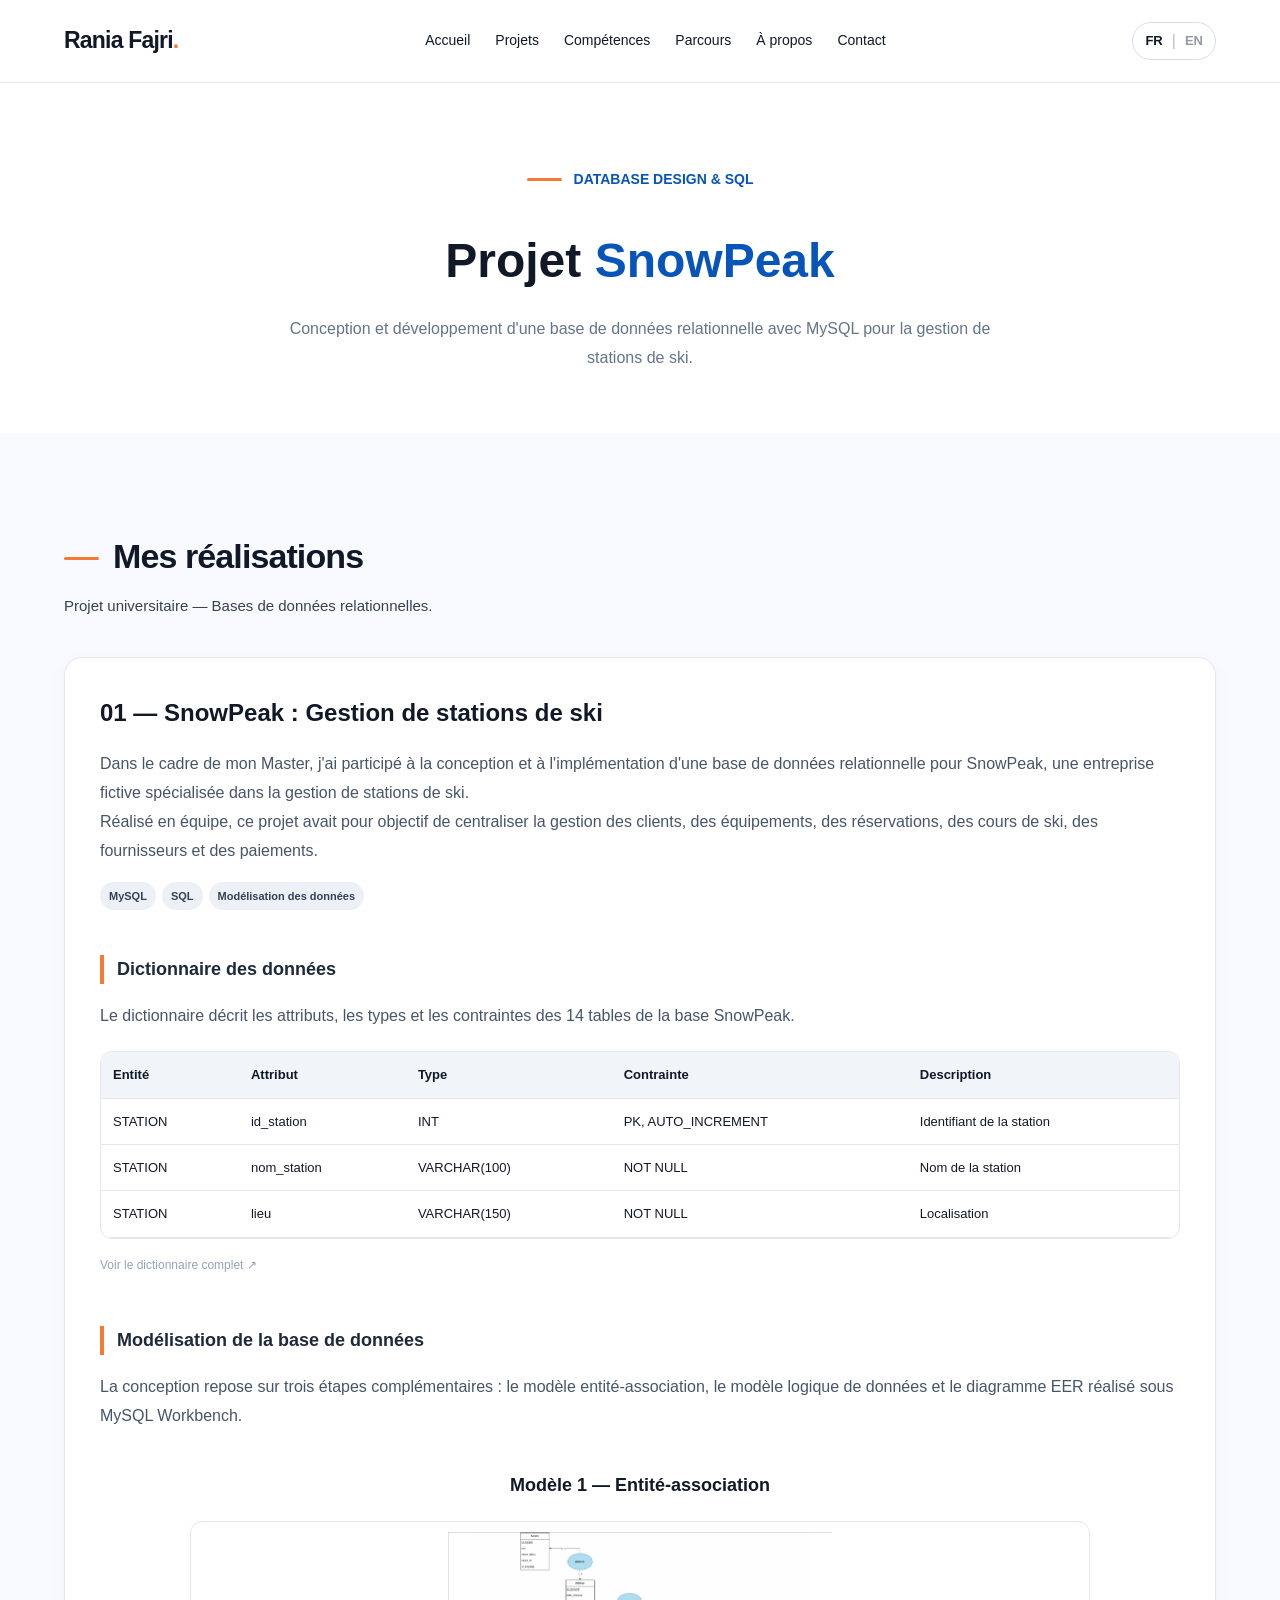
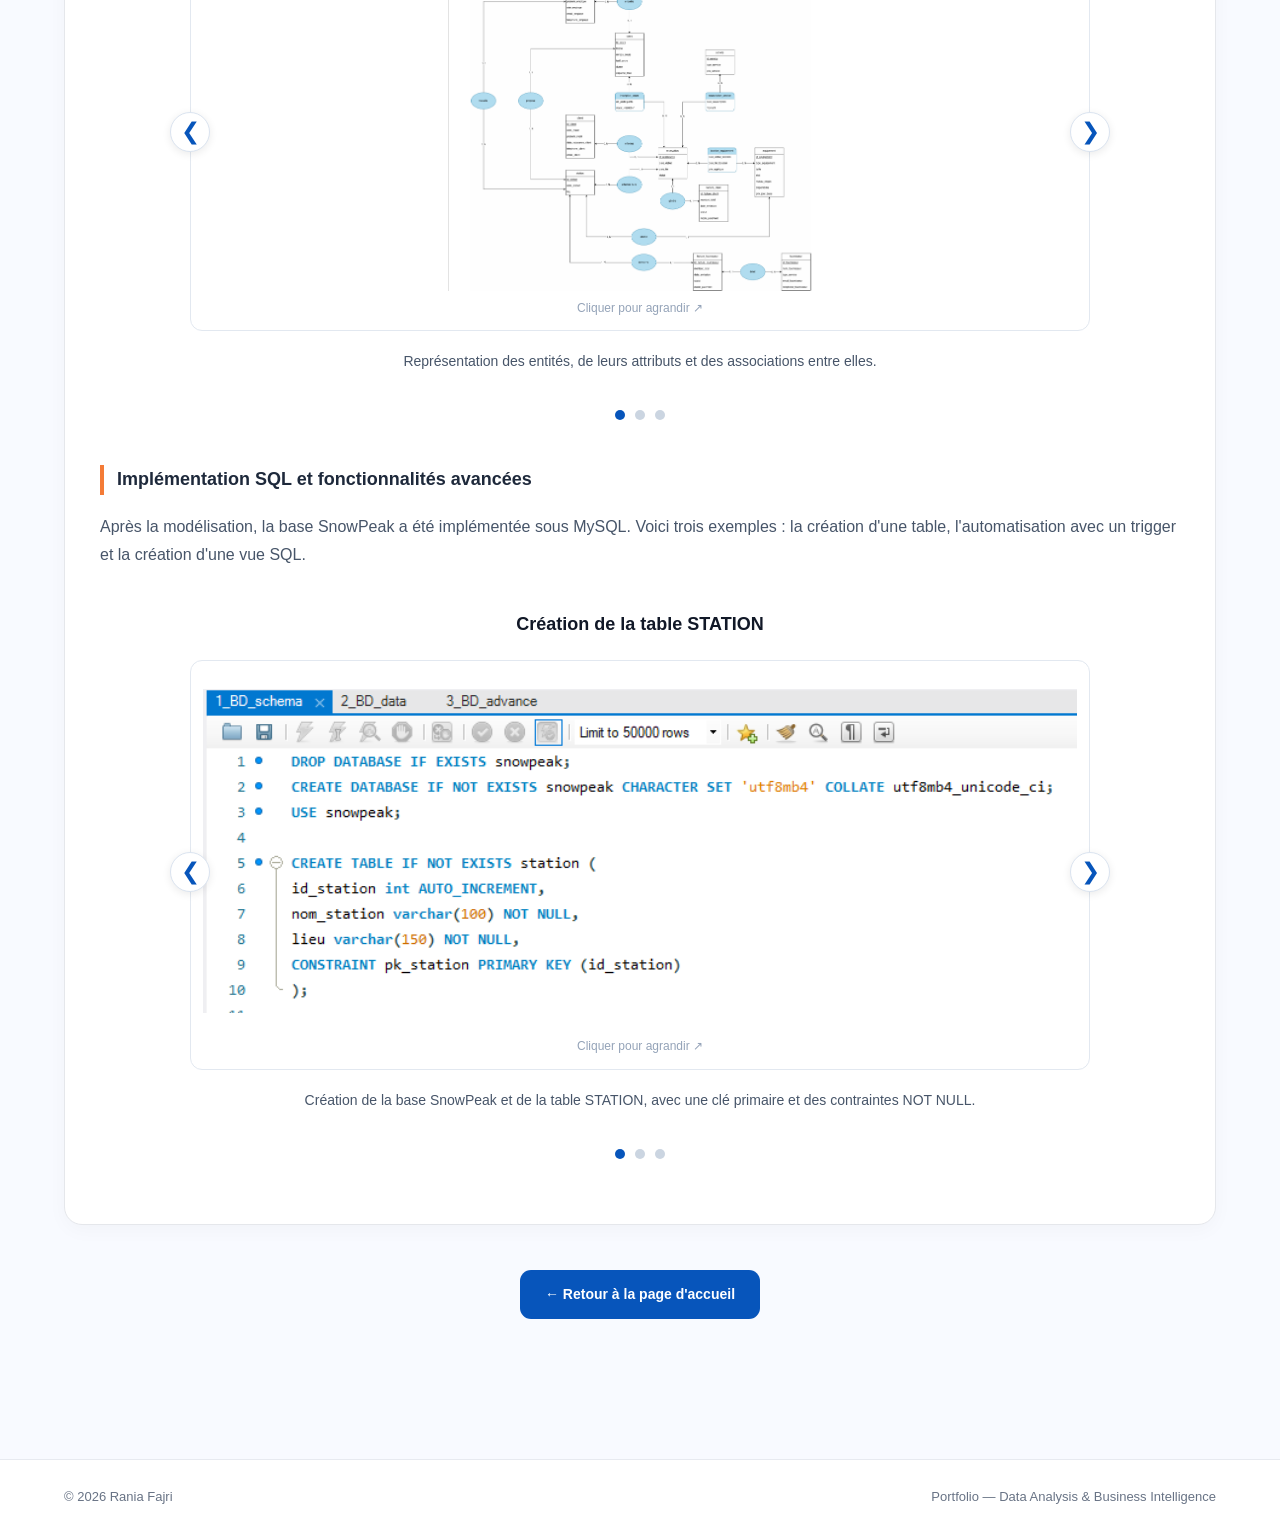
==== commit f57e213f: "Update index.html" ====
--- a/database/index.html
+++ b/database/index.html
@@ -499,10 +499,10 @@
                 <h5>Modèle 1 — Entité-association</h5>
 
                 <button class="db-image-button" type="button"
-                        data-image="images/modele1_sql.png"
+                        data-image="modele1_sql.png"
                         data-title="Modèle entité-association">
 
-                  <img src="images/modele1_sql.png"
+                  <img src="modele1_sql.png"
                        alt="Modèle entité-association SnowPeak">
 
                   <span>Cliquer pour agrandir ↗</span>
@@ -518,10 +518,10 @@
                 <h5>Modèle 2 — Modèle logique de données</h5>
 
                 <button class="db-image-button" type="button"
-                        data-image="images/modele2_sql.PNG"
+                        data-image="modele2_sql.png"
                         data-title="Modèle logique de données">
 
-                  <img src="images/modele2_sql.PNG"
+                  <img src="modele2_sql.png"
                        alt="Modèle logique de données SnowPeak">
 
                   <span>Cliquer pour agrandir ↗</span>
@@ -537,10 +537,10 @@
                 <h5>Modèle 3 — Diagramme EER MySQL</h5>
 
                 <button class="db-image-button" type="button"
-                        data-image="images/modele3_sql.png"
+                        data-image="modele3_sql.png"
                         data-title="Diagramme EER MySQL">
 
-                  <img src="images/modele3_sql.png"
+                  <img src="modele3_sql.png"
                        alt="Diagramme EER MySQL SnowPeak">
 
                   <span>Cliquer pour agrandir ↗</span>
@@ -586,10 +586,10 @@
                 <h5>Création de la table STATION</h5>
 
                 <button class="db-image-button" type="button"
-                        data-image="images/sql.PNG"
+                        data-image="sql.png"
                         data-title="Création de la table STATION">
 
-                  <img src="images/sql.PNG"
+                  <img src="sql.png"
                        alt="Code SQL de création de la table station">
 
                   <span>Cliquer pour agrandir ↗</span>
@@ -605,10 +605,10 @@
                 <h5>Trigger — after_moniteur_insert</h5>
 
                 <button class="db-image-button" type="button"
-                        data-image="images/triggers.PNG"
+                        data-image="triggers.png"
                         data-title="Trigger after_moniteur_insert">
 
-                  <img src="images/triggers.PNG"
+                  <img src="triggers.png"
                        alt="Code du trigger MySQL SnowPeak">
 
                   <span>Cliquer pour agrandir ↗</span>
@@ -624,10 +624,10 @@
                 <h5>Vue — vue_inscriptions_moniteur</h5>
 
                 <button class="db-image-button" type="button"
-                        data-image="images/view.PNG"
+                        data-image="view.png"
                         data-title="Vue vue_inscriptions_moniteur">
 
-                  <img src="images/view.PNG"
+                  <img src="view.png"
                        alt="Code SQL de la vue inscriptions moniteur">
 
                   <span>Cliquer pour agrandir ↗</span>
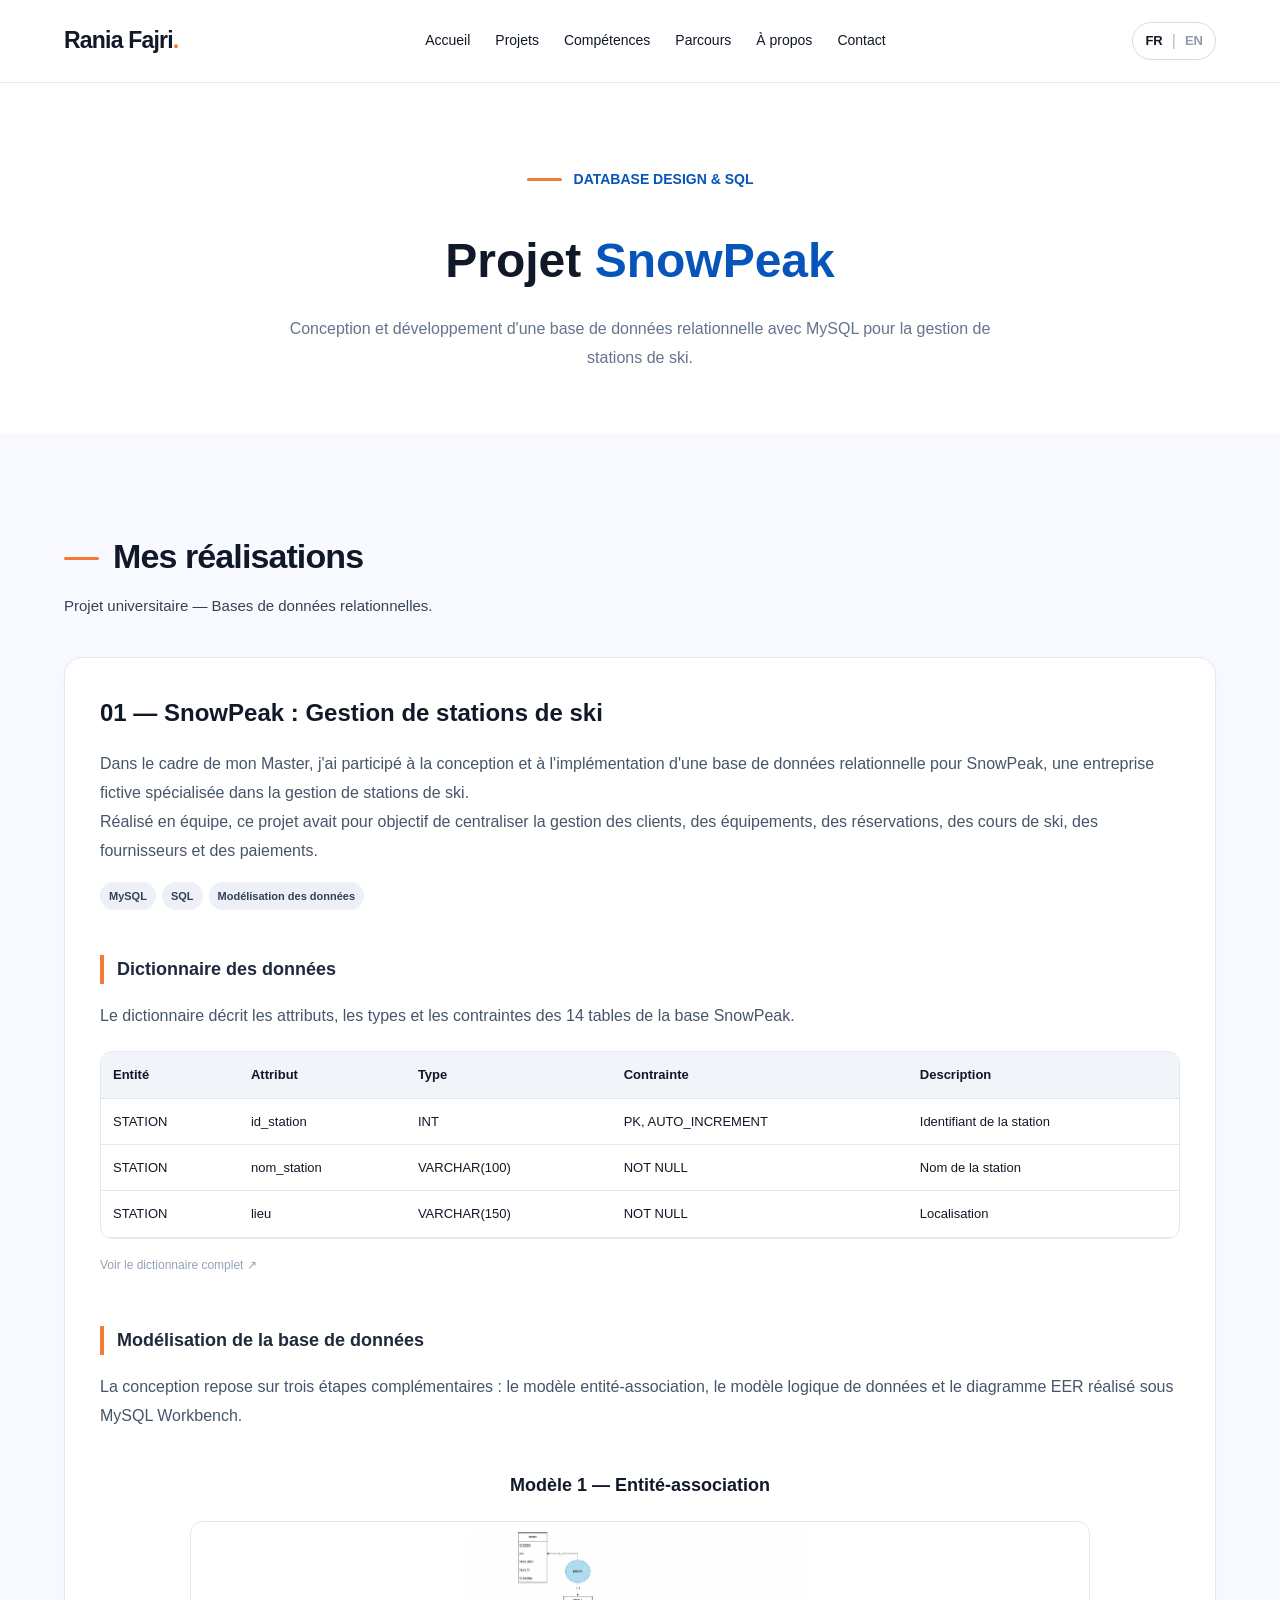
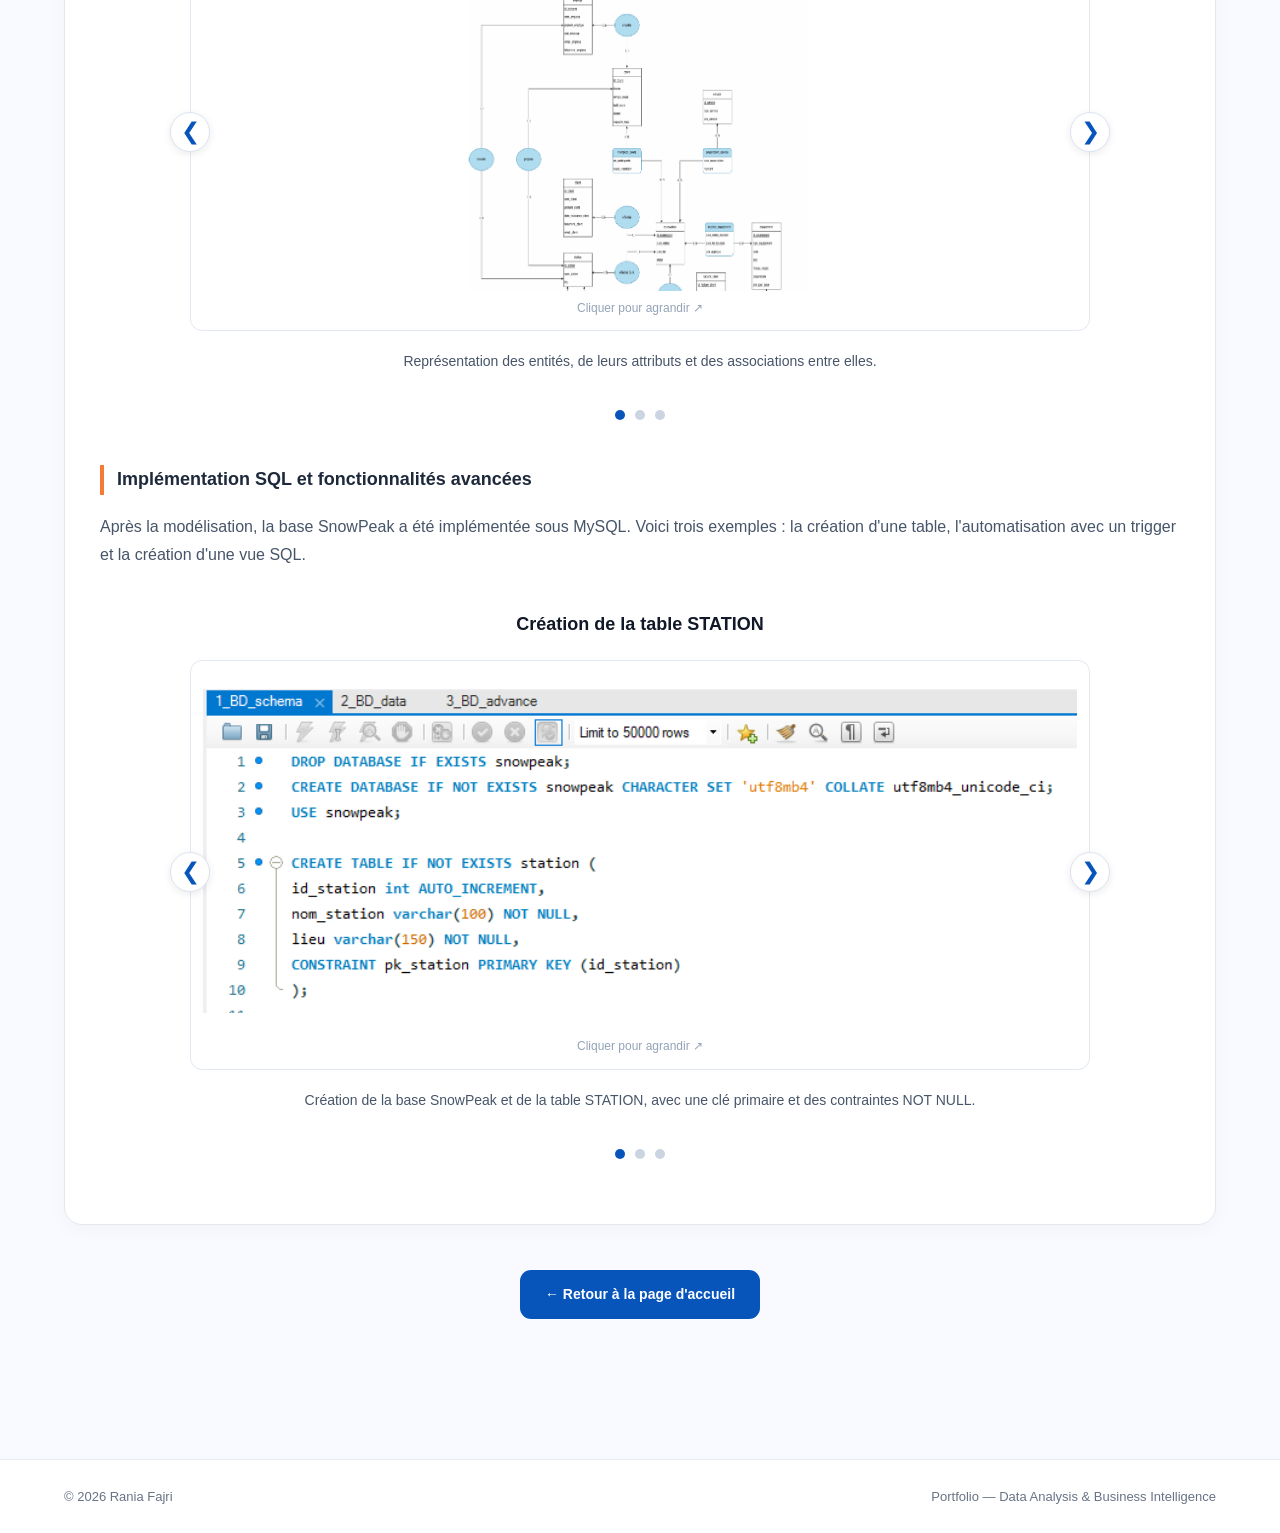
==== commit 93f1928f: "Update index.html" ====
--- a/database/index.html
+++ b/database/index.html
@@ -206,18 +206,21 @@
 
     /* FENÊTRES AGRANDIES */
 
-    .db-dialog {
-      width: min(96vw, 1500px);
-      height: min(94vh, 1000px);
-      max-width: none;
-      max-height: none;
-      padding: 0;
-      border: none;
-      border-radius: 15px;
-      background: white;
-      color: #1e293b;
-      overflow: hidden;
-    }
+  .db-dialog {
+  position: fixed;
+  margin: auto;
+  inset: 0;
+  width: min(96vw, 1500px);
+  height: min(94vh, 1000px);
+  max-width: none;
+  max-height: none;
+  padding: 0;
+  border: none;
+  border-radius: 15px;
+  background: white;
+  color: #1e293b;
+  overflow: hidden;
+}
 
     .db-dialog[open] {
       display: flex;
